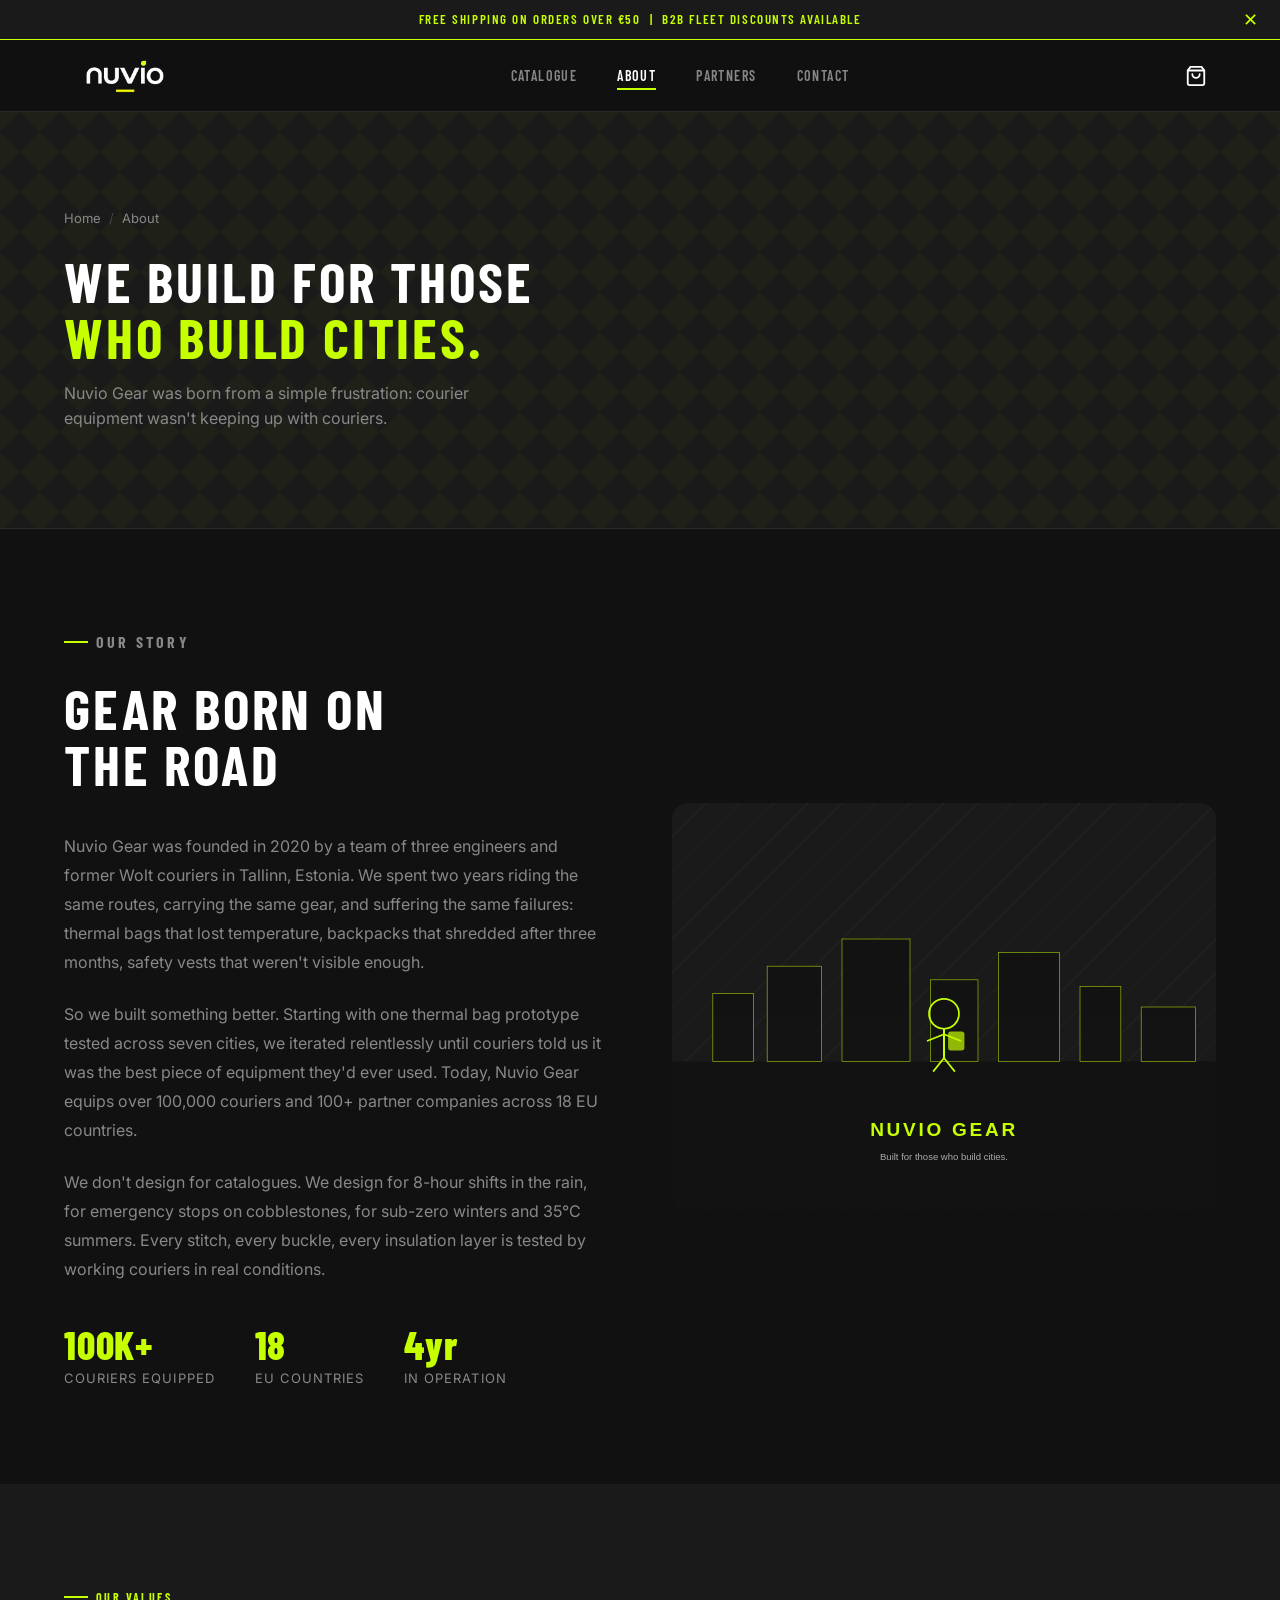
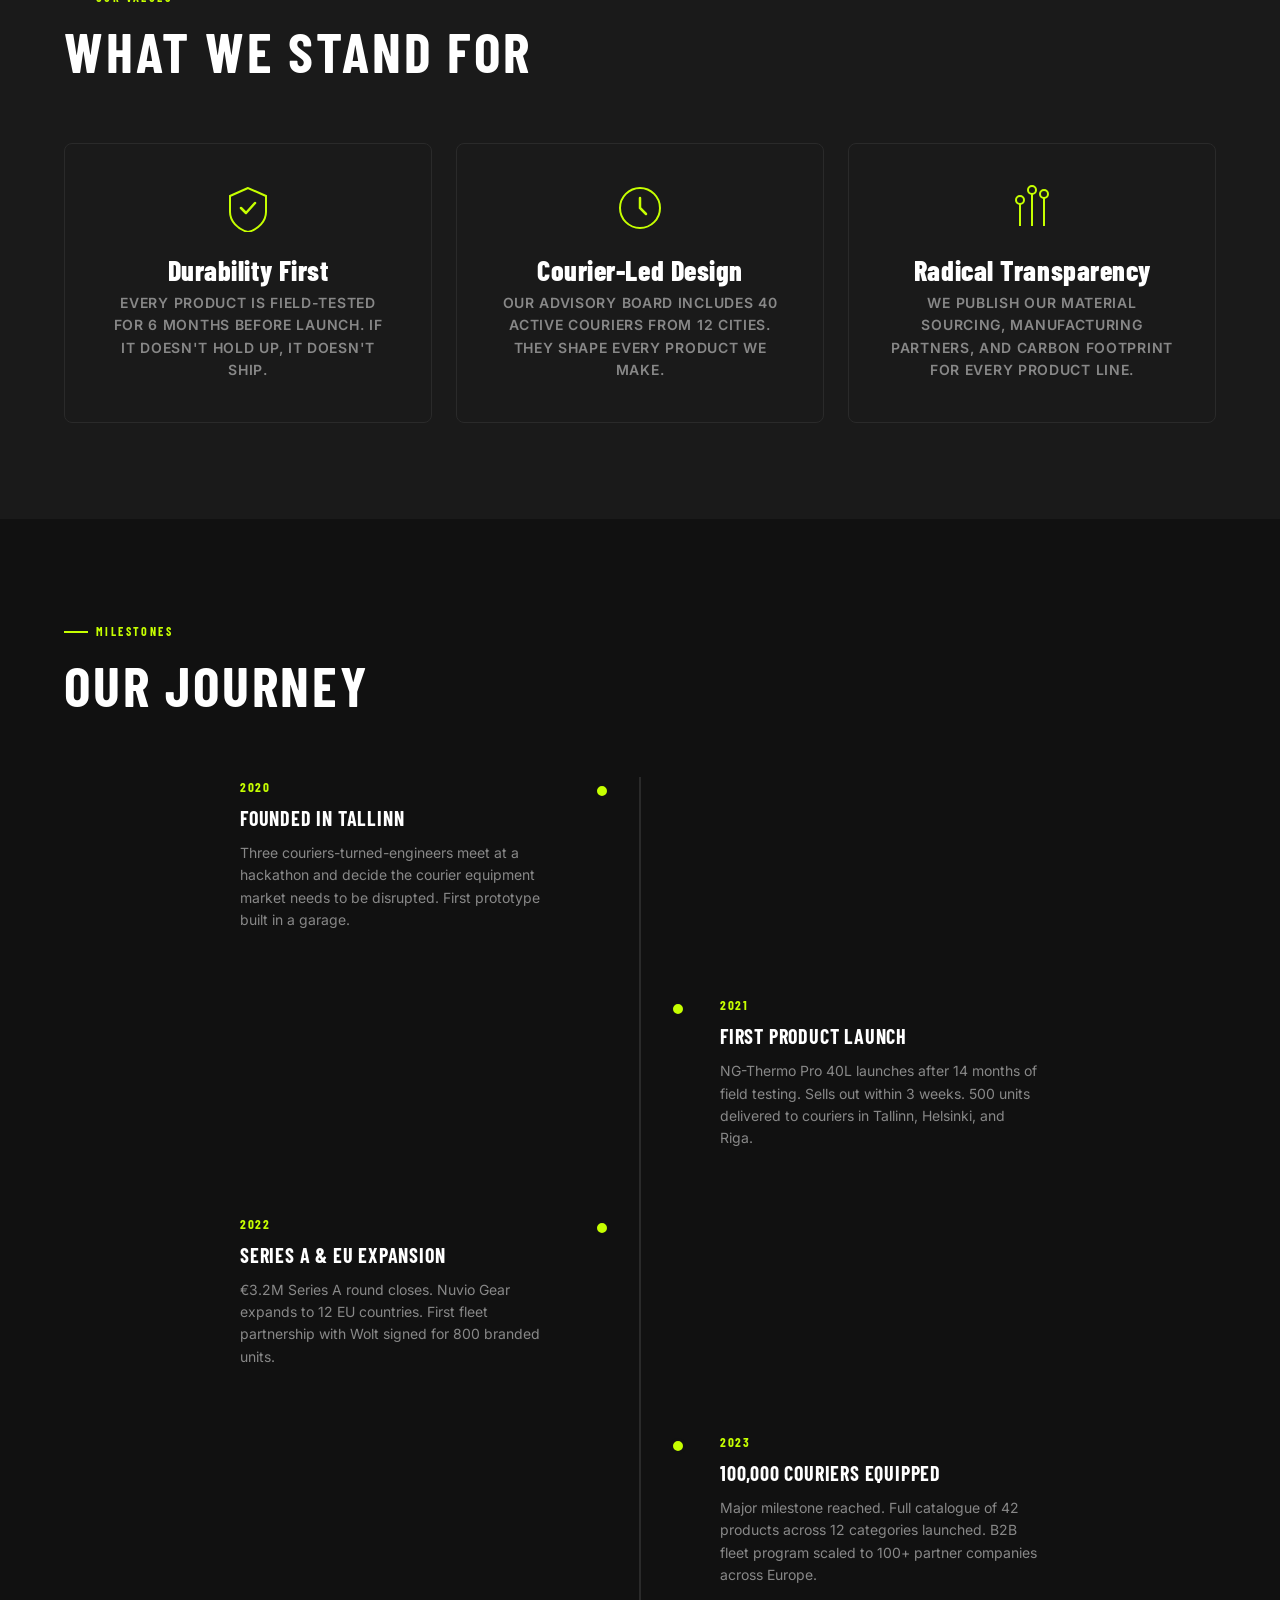
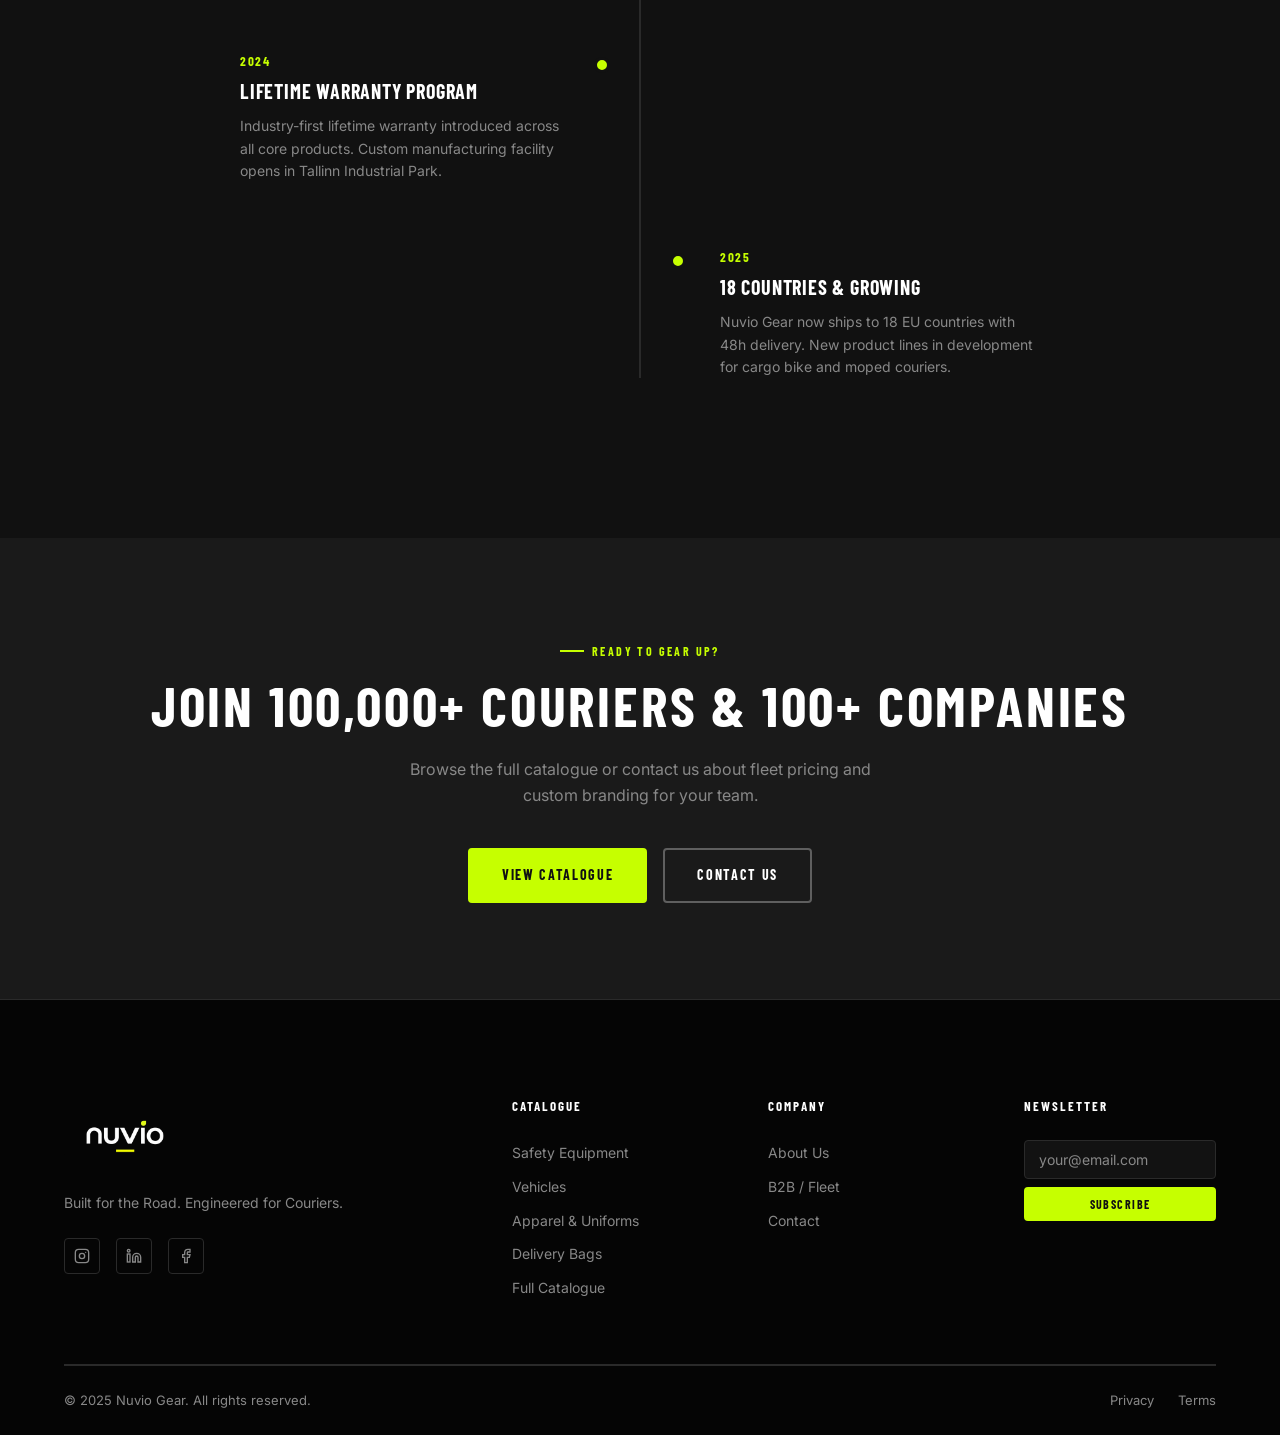
==== about.html @ 3fef3d1f "Initial commit" ====
<!DOCTYPE html>
<html lang="en">
<head>
  <meta charset="UTF-8">
  <meta name="viewport" content="width=device-width, initial-scale=1.0">
  <meta name="description" content="Nuvio Gear — We build gear for those who build cities. Our story, our team, our mission to equip the world's couriers.">
  <title>About Us — Nuvio Gear</title>

  <link rel="preconnect" href="https://fonts.googleapis.com">
  <link rel="preconnect" href="https://fonts.gstatic.com" crossorigin>
  <link href="https://fonts.googleapis.com/css2?family=Barlow+Condensed:wght@400;600;700;800&family=Inter:wght@400;500;600;700&display=swap" rel="stylesheet">

  <link rel="stylesheet" href="assets/css/main.css">
  <link rel="stylesheet" href="assets/css/components.css">
  <link rel="stylesheet" href="assets/css/responsive.css">
</head>
<body>

  <!-- Announcement Bar -->
  <div class="announcement-bar" id="announce-bar">
    <p class="announcement-bar__text">FREE SHIPPING ON ORDERS OVER €50 &nbsp;|&nbsp; B2B Fleet Discounts Available</p>
    <button class="announcement-bar__close" aria-label="Dismiss announcement">✕</button>
  </div>

  <!-- Navigation -->
  <nav class="site-nav" role="navigation" aria-label="Main navigation">
    <div class="container nav-inner">
      <a href="index.html" class="nav-logo" aria-label="Nuvio Gear Home"><img src="assets/images/nuvio_white_transparent2.png" alt="Nuvio Gear" style="height: 80px; width: auto;"></a>
      <ul class="nav-links" role="list">
        <li class="nav-item">
          <a href="products.html" class="nav-link" aria-haspopup="true">Catalogue</a>
          <div class="mega-dropdown" role="region" aria-label="Catalogue categories">
            <a href="products.html?cat=safety-equipment" class="mega-dropdown-item"><svg class="mega-dropdown-icon" viewBox="0 0 40 40" fill="none" stroke="currentColor" stroke-width="1.5" aria-hidden="true"><path d="M20 4L6 10v10c0 7 5.8 13.5 14 15.5 8.2-2 14-8.5 14-15.5V10L20 4z" stroke-width="2"/><path d="M14 20l4 4 8-8" stroke-width="2.5" stroke-linecap="round" stroke-linejoin="round"/></svg><div><div class="mega-dropdown-label">Safety Equipment</div><div class="mega-dropdown-desc">Helmets, vests &amp; first aid</div></div></a>
            <a href="products.html?cat=communication" class="mega-dropdown-item"><svg class="mega-dropdown-icon" viewBox="0 0 40 40" fill="none" stroke="currentColor" stroke-width="1.5" aria-hidden="true"><circle cx="20" cy="14" r="6" stroke-width="2"/><rect x="9" y="13" width="4" height="6" rx="2"/><rect x="27" y="13" width="4" height="6" rx="2"/><path d="M12 14 Q12 8 20 8 Q28 8 28 14" fill="none"/></svg><div><div class="mega-dropdown-label">Communication</div><div class="mega-dropdown-desc">Intercoms &amp; headsets</div></div></a>
            <a href="products.html?cat=vehicles" class="mega-dropdown-item"><svg class="mega-dropdown-icon" viewBox="0 0 40 40" fill="none" stroke="currentColor" stroke-width="1.5" aria-hidden="true"><circle cx="10" cy="28" r="5" stroke-width="2"/><circle cx="30" cy="28" r="5" stroke-width="2"/><path d="M10 28 L18 14 L24 14 L30 28" stroke-linecap="round" stroke-linejoin="round"/><line x1="18" y1="14" x2="10" y2="22" stroke-linecap="round"/></svg><div><div class="mega-dropdown-label">Vehicles</div><div class="mega-dropdown-desc">E-bikes, scooters &amp; cargo</div></div></a>
            <a href="products.html?cat=apparel" class="mega-dropdown-item"><svg class="mega-dropdown-icon" viewBox="0 0 40 40" fill="none" stroke="currentColor" stroke-width="1.5" aria-hidden="true"><path d="M14 6 L6 12 L10 14 L10 34 L30 34 L30 14 L34 12 L26 6 Q23 10 20 10 Q17 10 14 6Z" stroke-width="2" stroke-linejoin="round"/></svg><div><div class="mega-dropdown-label">Apparel &amp; Uniforms</div><div class="mega-dropdown-desc">Jackets, shirts &amp; pants</div></div></a>
            <a href="products.html?cat=delivery-bags" class="mega-dropdown-item"><svg class="mega-dropdown-icon" viewBox="0 0 40 40" fill="none" stroke="currentColor" stroke-width="1.5" aria-hidden="true"><rect x="8" y="12" width="24" height="22" rx="4" stroke-width="2"/><path d="M13 12 L13 8 Q13 5 20 5 Q27 5 27 8 L27 12" fill="none"/><line x1="8" y1="20" x2="32" y2="20"/></svg><div><div class="mega-dropdown-label">Delivery Bags &amp; Storage</div><div class="mega-dropdown-desc">Hard bags, pizza &amp; grocery</div></div></a>
            <a href="products.html?cat=mobile-tech" class="mega-dropdown-item"><svg class="mega-dropdown-icon" viewBox="0 0 40 40" fill="none" stroke="currentColor" stroke-width="1.5" aria-hidden="true"><rect x="13" y="5" width="14" height="24" rx="3" stroke-width="2"/><circle cx="20" cy="25" r="2"/><line x1="16" y1="9" x2="24" y2="9" stroke-linecap="round"/></svg><div><div class="mega-dropdown-label">Mobile &amp; Tech</div><div class="mega-dropdown-desc">Holders, cameras &amp; cases</div></div></a>
            <a href="products.html?cat=financial-security" class="mega-dropdown-item"><svg class="mega-dropdown-icon" viewBox="0 0 40 40" fill="none" stroke="currentColor" stroke-width="1.5" aria-hidden="true"><rect x="6" y="12" width="28" height="20" rx="3" stroke-width="2"/><path d="M12 12 L12 9 Q12 6 20 6 Q28 6 28 9 L28 12" fill="none"/><circle cx="20" cy="22" r="4"/></svg><div><div class="mega-dropdown-label">Financial &amp; Security</div><div class="mega-dropdown-desc">Cash bags &amp; wrist bags</div></div></a>
            <a href="products.html?cat=security-tracking" class="mega-dropdown-item"><svg class="mega-dropdown-icon" viewBox="0 0 40 40" fill="none" stroke="currentColor" stroke-width="1.5" aria-hidden="true"><rect x="12" y="18" width="16" height="14" rx="3" stroke-width="2"/><path d="M15 18 L15 13 Q15 7 20 7 Q25 7 25 13 L25 18" fill="none"/><circle cx="20" cy="25" r="3" fill="currentColor" opacity="0.5"/></svg><div><div class="mega-dropdown-label">Security &amp; Tracking</div><div class="mega-dropdown-desc">Smart locks &amp; GPS</div></div></a>
            <a href="products.html?cat=charging" class="mega-dropdown-item"><svg class="mega-dropdown-icon" viewBox="0 0 40 40" fill="none" stroke="currentColor" stroke-width="1.5" aria-hidden="true"><rect x="10" y="8" width="20" height="28" rx="3" stroke-width="2"/><path d="M22 18 L18 24 L22 24 L18 30" stroke-width="2.5" stroke-linecap="round" stroke-linejoin="round"/></svg><div><div class="mega-dropdown-label">Charging Solutions</div><div class="mega-dropdown-desc">Fast chargers &amp; power banks</div></div></a>
            <a href="products.html?cat=delivery-boxes" class="mega-dropdown-item"><svg class="mega-dropdown-icon" viewBox="0 0 40 40" fill="none" stroke="currentColor" stroke-width="1.5" aria-hidden="true"><rect x="6" y="14" width="28" height="20" rx="2" stroke-width="2"/><polyline points="6,20 20,8 34,20" stroke-linejoin="round"/><line x1="14" y1="34" x2="14" y2="22"/><line x1="26" y1="34" x2="26" y2="22"/><line x1="14" y1="22" x2="26" y2="22"/></svg><div><div class="mega-dropdown-label">Delivery Boxes</div><div class="mega-dropdown-desc">Hard case &amp; rear rack boxes</div></div></a>
            <a href="products.html?cat=weather-protection" class="mega-dropdown-item"><svg class="mega-dropdown-icon" viewBox="0 0 40 40" fill="none" stroke="currentColor" stroke-width="1.5" aria-hidden="true"><path d="M10 20 Q20 6 30 20 L30 32 Q20 36 10 32 Z" stroke-width="2"/><line x1="14" y1="38" x2="14" y2="32" stroke-linecap="round"/><line x1="20" y1="38" x2="20" y2="32" stroke-linecap="round"/><line x1="26" y1="38" x2="26" y2="32" stroke-linecap="round"/></svg><div><div class="mega-dropdown-label">Weather Protection</div><div class="mega-dropdown-desc">Raincoats &amp; waterproofs</div></div></a>
            <a href="products.html?cat=protective-gear" class="mega-dropdown-item"><svg class="mega-dropdown-icon" viewBox="0 0 40 40" fill="none" stroke="currentColor" stroke-width="1.5" aria-hidden="true"><ellipse cx="15" cy="22" rx="6" ry="10" stroke-width="2"/><line x1="10" y1="18" x2="20" y2="18"/><line x1="10" y1="26" x2="20" y2="26"/><ellipse cx="28" cy="18" rx="5" ry="8" stroke-width="2"/><line x1="24" y1="15" x2="32" y2="15"/><line x1="24" y1="21" x2="32" y2="21"/></svg><div><div class="mega-dropdown-label">Protective Gear</div><div class="mega-dropdown-desc">Knee &amp; elbow guards</div></div></a>
          </div>
        </li>
        <li><a href="about.html" class="nav-link active">About</a></li>
        <li><a href="index.html#fleet" class="nav-link">Partners</a></li>
        <li><a href="contact.html" class="nav-link">Contact</a></li>
      </ul>
      <div class="nav-actions">
        <button class="cart-btn" aria-label="Open cart" aria-expanded="false">
          <svg width="22" height="22" viewBox="0 0 24 24" fill="none" stroke="currentColor" stroke-width="2" stroke-linecap="round" stroke-linejoin="round" aria-hidden="true"><path d="M6 2L3 6v14a2 2 0 002 2h14a2 2 0 002-2V6l-3-4z"/><line x1="3" y1="6" x2="21" y2="6"/><path d="M16 10a4 4 0 01-8 0"/></svg>
          <span class="cart-badge" aria-live="polite">0</span>
        </button>
        <button class="hamburger" aria-label="Toggle menu" aria-expanded="false" aria-controls="mobile-nav">
          <span class="hamburger-line"></span><span class="hamburger-line"></span><span class="hamburger-line"></span>
        </button>
      </div>
    </div>
  </nav>

  <div class="mobile-nav" id="mobile-nav" role="dialog" aria-label="Mobile navigation" aria-modal="true">
    <ul class="mobile-nav-links">
      <li>
        <a href="products.html" class="mobile-nav-link" data-sub-toggle="mobile-shop-sub-about" aria-expanded="false">Catalogue</a>
        <div class="mobile-nav-sub" id="mobile-shop-sub-about" style="display:none">
          <a href="products.html?cat=safety-equipment">Safety Equipment</a>
          <a href="products.html?cat=communication">Communication Equipment</a>
          <a href="products.html?cat=vehicles">Vehicles</a>
          <a href="products.html?cat=apparel">Apparel &amp; Uniforms</a>
          <a href="products.html?cat=delivery-bags">Delivery Bags &amp; Storage</a>
          <a href="products.html?cat=mobile-tech">Mobile &amp; Tech Accessories</a>
          <a href="products.html?cat=financial-security">Financial &amp; Security</a>
          <a href="products.html?cat=security-tracking">Security &amp; Tracking</a>
          <a href="products.html?cat=charging">Charging Solutions</a>
          <a href="products.html?cat=delivery-boxes">Delivery Boxes</a>
          <a href="products.html?cat=weather-protection">Weather Protection</a>
          <a href="products.html?cat=protective-gear">Protective Gear</a>
        </div>
      </li>
      <li><a href="about.html" class="mobile-nav-link active">About</a></li>
      <li><a href="index.html#fleet" class="mobile-nav-link">Partners</a></li>
      <li><a href="contact.html" class="mobile-nav-link">Contact</a></li>
    </ul>
  </div>

  <div class="cart-overlay" aria-hidden="true"></div>
  <aside class="cart-drawer" role="dialog" aria-label="Shopping cart" aria-modal="true">
    <div class="cart-header"><div><h2 class="cart-title">Your Cart</h2><span class="cart-count">(0 items)</span></div><button class="cart-close" aria-label="Close cart">✕</button></div>
    <div class="cart-items" id="cart-items"><div class="cart-empty"><svg class="cart-empty-icon" viewBox="0 0 64 64" fill="none" stroke="currentColor" aria-hidden="true"><path d="M12 16h40l-4 24H16L12 16z" stroke-width="2"/><circle cx="22" cy="52" r="3" stroke-width="2"/><circle cx="42" cy="52" r="3" stroke-width="2"/></svg><p>Your cart is empty</p><a href="products.html" class="btn btn-outline-accent btn-sm">Shop Now</a></div></div>
    <div class="cart-footer"><div class="cart-subtotal"><span>Subtotal</span><span class="cart-subtotal-amount">€0.00</span></div><div class="cart-total"><span>Total</span><span class="cart-total-amount">€0.00</span></div><button class="btn btn-primary btn-full btn-checkout" disabled>Checkout</button><p class="cart-shipping-note">Free shipping on orders over €50</p></div>
  </aside>

  <main id="main-content">

    <!-- ══════════════════════════════════════════
         PAGE HERO
    ══════════════════════════════════════════ -->
    <section class="page-hero" aria-label="About page header">
      <div class="container page-hero-content">
        <nav class="breadcrumb" aria-label="Breadcrumb">
          <a href="index.html">Home</a>
          <span class="breadcrumb-sep" aria-hidden="true">/</span>
          <span aria-current="page">About</span>
        </nav>
        <h1 class="section-title">We Build for Those<br><span class="accent">Who Build Cities.</span></h1>
        <p class="section-subtitle">Nuvio Gear was born from a simple frustration: courier equipment wasn't keeping up with couriers.</p>
      </div>
    </section>

    <!-- ══════════════════════════════════════════
         BRAND STORY
    ══════════════════════════════════════════ -->
    <section class="about-story" aria-label="Brand story">
      <div class="container">
        <div class="about-story-inner">

          <div class="story-text">
            <p class="section-label fade-in">Our Story</p>
            <h2 class="section-title fade-in fade-in-delay-1" style="margin-bottom: var(--space-xl);">
              Gear Born on<br>the Road
            </h2>
            <div class="fade-in fade-in-delay-2">
              <p>Nuvio Gear was founded in 2020 by a team of three engineers and former Wolt couriers in Tallinn, Estonia. We spent two years riding the same routes, carrying the same gear, and suffering the same failures: thermal bags that lost temperature, backpacks that shredded after three months, safety vests that weren't visible enough.</p>
              <p>So we built something better. Starting with one thermal bag prototype tested across seven cities, we iterated relentlessly until couriers told us it was the best piece of equipment they'd ever used. Today, Nuvio Gear equips over 100,000 couriers and 100+ partner companies across 18 EU countries.</p>
              <p>We don't design for catalogues. We design for 8-hour shifts in the rain, for emergency stops on cobblestones, for sub-zero winters and 35°C summers. Every stitch, every buckle, every insulation layer is tested by working couriers in real conditions.</p>
            </div>
            <div class="fade-in fade-in-delay-3" style="margin-top: var(--space-xl); display: flex; gap: var(--space-xl); flex-wrap: wrap;">
              <div>
                <div class="promise-stat" style="font-family: var(--font-display); font-size: 40px; font-weight: 800; color: var(--color-accent);">100K+</div>
                <div style="font-size:13px; color: var(--color-text-muted); margin-top: 4px; text-transform: uppercase; letter-spacing: 0.08em;">Couriers equipped</div>
              </div>
              <div>
                <div class="promise-stat" style="font-family: var(--font-display); font-size: 40px; font-weight: 800; color: var(--color-accent);">18</div>
                <div style="font-size:13px; color: var(--color-text-muted); margin-top: 4px; text-transform: uppercase; letter-spacing: 0.08em;">EU countries</div>
              </div>
              <div>
                <div class="promise-stat" style="font-family: var(--font-display); font-size: 40px; font-weight: 800; color: var(--color-accent);">4yr</div>
                <div style="font-size:13px; color: var(--color-text-muted); margin-top: 4px; text-transform: uppercase; letter-spacing: 0.08em;">In operation</div>
              </div>
            </div>
          </div>

          <div class="story-image fade-in fade-in-delay-1">
            <img src="assets/images/placeholder/about-story.svg" alt="Courier in city with Nuvio Gear equipment" loading="lazy" style="width:100%; height:100%; object-fit:cover;">
          </div>

        </div>
      </div>
    </section>

    <!-- ══════════════════════════════════════════
         VALUES SECTION
    ══════════════════════════════════════════ -->
    <section style="padding-block: var(--space-3xl); background: var(--color-bg-mid);" aria-label="Our values">
      <div class="container">
        <p class="section-label fade-in">Our Values</p>
        <h2 class="section-title fade-in fade-in-delay-1" style="margin-bottom: var(--space-2xl);">What We Stand For</h2>
        <div class="promise-grid">
          <div class="promise-item fade-in">
            <svg class="promise-icon" viewBox="0 0 48 48" fill="none" stroke="currentColor" stroke-width="2" xmlns="http://www.w3.org/2000/svg" aria-hidden="true">
              <path d="M24 4L6 12v16c0 9 7.5 17.4 18 20 10.5-2.6 18-11 18-20V12L24 4z"/>
              <path d="M17 24l5 5 9-10" stroke-linecap="round" stroke-linejoin="round" stroke-width="2.5"/>
            </svg>
            <div class="promise-stat" style="font-size:28px;">Durability First</div>
            <div class="promise-label">Every product is field-tested for 6 months before launch. If it doesn't hold up, it doesn't ship.</div>
          </div>
          <div class="promise-item fade-in fade-in-delay-1">
            <svg class="promise-icon" viewBox="0 0 48 48" fill="none" stroke="currentColor" stroke-width="2" xmlns="http://www.w3.org/2000/svg" aria-hidden="true">
              <circle cx="24" cy="24" r="20"/>
              <path d="M24 14v10l6 6" stroke-linecap="round" stroke-width="2.5"/>
            </svg>
            <div class="promise-stat" style="font-size:28px;">Courier-Led Design</div>
            <div class="promise-label">Our advisory board includes 40 active couriers from 12 cities. They shape every product we make.</div>
          </div>
          <div class="promise-item fade-in fade-in-delay-2">
            <svg class="promise-icon" viewBox="0 0 48 48" fill="none" stroke="currentColor" stroke-width="2" xmlns="http://www.w3.org/2000/svg" aria-hidden="true">
              <path d="M12 20v22M24 10v32M36 14v28"/>
              <circle cx="12" cy="16" r="4"/><circle cx="24" cy="6" r="4"/><circle cx="36" cy="10" r="4"/>
            </svg>
            <div class="promise-stat" style="font-size:28px;">Radical Transparency</div>
            <div class="promise-label">We publish our material sourcing, manufacturing partners, and carbon footprint for every product line.</div>
          </div>
        </div>
      </div>
    </section>

    <!-- ══════════════════════════════════════════
         TIMELINE
    ══════════════════════════════════════════ -->
    <section class="timeline-section" aria-label="Company timeline">
      <div class="container">
        <p class="section-label fade-in">Milestones</p>
        <h2 class="section-title fade-in fade-in-delay-1">Our Journey</h2>

        <div class="timeline">

          <div class="timeline-item fade-in">
            <div class="timeline-year">2020</div>
            <h3 class="timeline-title">Founded in Tallinn</h3>
            <p class="timeline-text">Three couriers-turned-engineers meet at a hackathon and decide the courier equipment market needs to be disrupted. First prototype built in a garage.</p>
          </div>

          <div class="timeline-item fade-in fade-in-delay-1">
            <div class="timeline-year">2021</div>
            <h3 class="timeline-title">First Product Launch</h3>
            <p class="timeline-text">NG-Thermo Pro 40L launches after 14 months of field testing. Sells out within 3 weeks. 500 units delivered to couriers in Tallinn, Helsinki, and Riga.</p>
          </div>

          <div class="timeline-item fade-in fade-in-delay-2">
            <div class="timeline-year">2022</div>
            <h3 class="timeline-title">Series A &amp; EU Expansion</h3>
            <p class="timeline-text">€3.2M Series A round closes. Nuvio Gear expands to 12 EU countries. First fleet partnership with Wolt signed for 800 branded units.</p>
          </div>

          <div class="timeline-item fade-in fade-in-delay-3">
            <div class="timeline-year">2023</div>
            <h3 class="timeline-title">100,000 Couriers Equipped</h3>
            <p class="timeline-text">Major milestone reached. Full catalogue of 42 products across 12 categories launched. B2B fleet program scaled to 100+ partner companies across Europe.</p>
          </div>

          <div class="timeline-item fade-in">
            <div class="timeline-year">2024</div>
            <h3 class="timeline-title">Lifetime Warranty Program</h3>
            <p class="timeline-text">Industry-first lifetime warranty introduced across all core products. Custom manufacturing facility opens in Tallinn Industrial Park.</p>
          </div>

          <div class="timeline-item fade-in fade-in-delay-1">
            <div class="timeline-year">2025</div>
            <h3 class="timeline-title">18 Countries &amp; Growing</h3>
            <p class="timeline-text">Nuvio Gear now ships to 18 EU countries with 48h delivery. New product lines in development for cargo bike and moped couriers.</p>
          </div>

        </div>
      </div>
    </section>

    <!-- CTA section -->
    <section style="padding-block: var(--space-3xl); background: var(--color-bg-card); text-align:center;" aria-label="Call to action">
      <div class="container">
        <p class="section-label fade-in" style="justify-content:center;">Ready to Gear Up?</p>
        <h2 class="section-title fade-in fade-in-delay-1" style="margin-bottom: var(--space-lg);">Join 100,000+ Couriers &amp; 100+ Companies</h2>
        <p class="section-subtitle fade-in fade-in-delay-2" style="margin-inline: auto; text-align:center; max-width:480px;">Browse the full catalogue or contact us about fleet pricing and custom branding for your team.</p>
        <div class="fade-in fade-in-delay-3" style="display:flex; gap: var(--space-md); justify-content:center; flex-wrap:wrap; margin-top: var(--space-xl);">
          <a href="products.html" class="btn btn-primary">View Catalogue</a>
          <a href="contact.html" class="btn btn-outline">Contact Us</a>
        </div>
      </div>
    </section>

  </main>

  <!-- Footer -->
  <footer class="site-footer" role="contentinfo">
    <div class="container">
      <div class="footer-grid">
        <div class="footer-brand">
          <a href="index.html" class="nav-logo"><img src="assets/images/nuvio_white_transparent2.png" alt="Nuvio Gear" style="height: 80px; width: auto;"></a>
          <p class="footer-tagline">Built for the Road. Engineered for Couriers.</p>
          <div class="footer-social" aria-label="Social media links">
            <a href="#" class="social-link" aria-label="Instagram" rel="noopener"><svg width="16" height="16" viewBox="0 0 24 24" fill="none" stroke="currentColor" stroke-width="2" aria-hidden="true"><rect x="2" y="2" width="20" height="20" rx="5"/><circle cx="12" cy="12" r="4"/><circle cx="17.5" cy="6.5" r="1" fill="currentColor" stroke="none"/></svg></a>
            <a href="#" class="social-link" aria-label="LinkedIn" rel="noopener"><svg width="16" height="16" viewBox="0 0 24 24" fill="none" stroke="currentColor" stroke-width="2" aria-hidden="true"><path d="M16 8a6 6 0 016 6v7h-4v-7a2 2 0 00-2-2 2 2 0 00-2 2v7h-4v-7a6 6 0 016-6z"/><rect x="2" y="9" width="4" height="12"/><circle cx="4" cy="4" r="2"/></svg></a>
            <a href="#" class="social-link" aria-label="Facebook" rel="noopener"><svg width="16" height="16" viewBox="0 0 24 24" fill="none" stroke="currentColor" stroke-width="2" aria-hidden="true"><path d="M18 2h-3a5 5 0 00-5 5v3H7v4h3v8h4v-8h3l1-4h-4V7a1 1 0 011-1h3z"/></svg></a>
          </div>
        </div>
        <div><h3 class="footer-col-title">Catalogue</h3><ul class="footer-links"><li><a href="products.html?cat=safety-equipment" class="footer-link">Safety Equipment</a></li><li><a href="products.html?cat=vehicles" class="footer-link">Vehicles</a></li><li><a href="products.html?cat=apparel" class="footer-link">Apparel &amp; Uniforms</a></li><li><a href="products.html?cat=delivery-bags" class="footer-link">Delivery Bags</a></li><li><a href="products.html" class="footer-link">Full Catalogue</a></li></ul></div>
        <div><h3 class="footer-col-title">Company</h3><ul class="footer-links"><li><a href="about.html" class="footer-link">About Us</a></li><li><a href="index.html#fleet" class="footer-link">B2B / Fleet</a></li><li><a href="contact.html" class="footer-link">Contact</a></li></ul></div>
        <div><h3 class="footer-col-title">Newsletter</h3><form class="newsletter-form" action="#" method="post"><input type="email" class="newsletter-input" placeholder="your@email.com" aria-label="Email for newsletter" required><button type="submit" class="btn btn-primary btn-sm" style="width:100%">Subscribe</button></form></div>
      </div>
      <hr class="divider">
      <div class="footer-bottom">
        <p class="footer-copy">© 2025 Nuvio Gear. All rights reserved.</p>
        <nav class="footer-legal"><a href="#">Privacy</a><a href="#">Terms</a></nav>
      </div>
    </div>
  </footer>

  <script src="assets/js/nav.js"></script>
  <script src="assets/js/cart.js"></script>
  <script src="assets/js/main.js"></script>
</body>
</html>
---- assets/css/main.css ----
/* =============================================================
   NUVIO GEAR — main.css
   Design tokens, reset, base styles, layout, page sections
   ============================================================= */

/* ── DESIGN TOKENS ── */
:root {
  /* Colors — new system */
  --color-primary:    #111111;  /* Midnight Black */
  --color-secondary:  #C6FF00;  /* Electric Lime */
  --color-card:       #1A1A1A;  /* Near-black card */
  --color-cta-text:   #111111;  /* Text on lime backgrounds */

  /* Legacy aliases — kept so existing CSS rules resolve correctly */
  --color-bg:         #111111;
  --color-bg-card:    #1A1A1A;
  --color-bg-mid:     #1A1A1A;
  --color-accent:     #C6FF00;
  --color-cta:        #C6FF00;
  --color-text:       #FFFFFF;
  --color-text-muted: #888888;
  --color-border:     #2A2A2A;

  /* Typography */
  --font-display: 'Barlow Condensed', sans-serif;
  --font-body:    'Inter', sans-serif;

  /* Spacing scale */
  --space-xs:  4px;
  --space-sm:  8px;
  --space-md:  16px;
  --space-lg:  24px;
  --space-xl:  40px;
  --space-2xl: 64px;
  --space-3xl: 96px;

  /* Layout */
  --max-width: 1280px;
  --nav-height: 72px;
  --announce-height: 40px;

  /* Transitions */
  --transition: 0.3s ease;
  --transition-slow: 0.5s ease;

  /* Shadows */
  --shadow-card: 0 4px 24px rgba(0,0,0,0.4);
  --shadow-lg:   0 8px 48px rgba(0,0,0,0.6);

  /* Border radius */
  --radius-sm: 4px;
  --radius-md: 8px;
  --radius-lg: 16px;
}

/* ── RESET ── */
*,
*::before,
*::after {
  box-sizing: border-box;
  margin: 0;
  padding: 0;
}

html {
  scroll-behavior: smooth;
  font-size: 16px;
  -webkit-text-size-adjust: 100%;
}

body {
  font-family: var(--font-body);
  background-color: var(--color-bg);
  color: var(--color-text);
  line-height: 1.6;
  overflow-x: hidden;
}

img, svg {
  display: block;
  max-width: 100%;
}

a {
  color: inherit;
  text-decoration: none;
}

ul, ol {
  list-style: none;
}

button {
  cursor: pointer;
  border: none;
  background: none;
  font-family: inherit;
}

input, textarea, select {
  font-family: inherit;
  font-size: inherit;
}

/* ── ACCESSIBILITY ── */
:focus-visible {
  outline: 2px solid var(--color-accent);
  outline-offset: 3px;
}

.sr-only {
  position: absolute;
  width: 1px;
  height: 1px;
  padding: 0;
  margin: -1px;
  overflow: hidden;
  clip: rect(0,0,0,0);
  white-space: nowrap;
  border: 0;
}

/* ── REDUCED MOTION ── */
@media (prefers-reduced-motion: reduce) {
  *, *::before, *::after {
    animation-duration: 0.01ms !important;
    animation-iteration-count: 1 !important;
    transition-duration: 0.01ms !important;
    scroll-behavior: auto !important;
  }
}

/* ── LAYOUT UTILITIES ── */
.container {
  width: 100%;
  max-width: var(--max-width);
  margin-inline: auto;
  padding-inline: var(--space-md);
}

@media (min-width: 768px) {
  .container { padding-inline: var(--space-xl); }
}

.section-title {
  font-family: var(--font-display);
  font-size: clamp(32px, 5vw, 56px);
  font-weight: 700;
  letter-spacing: 0.05em;
  text-transform: uppercase;
  line-height: 1;
  color: var(--color-text);
}

.section-subtitle {
  font-size: 16px;
  color: var(--color-text-muted);
  margin-top: var(--space-md);
  max-width: 480px;
}

.accent {
  color: var(--color-accent);
}

/* ── SCROLL FADE-IN ANIMATION ── */
.fade-in {
  opacity: 0;
  transform: translateY(32px);
  transition: opacity 0.6s ease, transform 0.6s ease;
}

.fade-in.visible {
  opacity: 1;
  transform: translateY(0);
}

.fade-in-delay-1 { transition-delay: 0.1s; }
.fade-in-delay-2 { transition-delay: 0.2s; }
.fade-in-delay-3 { transition-delay: 0.3s; }
.fade-in-delay-4 { transition-delay: 0.4s; }

/* ── ANNOUNCEMENT BAR ── */
.announcement-bar {
  background-color: var(--color-bg-card);
  border-bottom: 1px solid var(--color-accent);
  height: var(--announce-height);
  display: flex;
  align-items: center;
  justify-content: center;
  position: relative;
  z-index: 200;
  overflow: hidden;
  transition: height var(--transition), opacity var(--transition);
}

.announcement-bar.hidden {
  height: 0;
  opacity: 0;
  pointer-events: none;
}

.announcement-bar__text {
  font-family: var(--font-display);
  font-size: 13px;
  font-weight: 600;
  letter-spacing: 0.12em;
  text-transform: uppercase;
  color: var(--color-accent);
  text-align: center;
  padding-inline: var(--space-xl);
}

.announcement-bar__close {
  position: absolute;
  right: var(--space-md);
  top: 50%;
  transform: translateY(-50%);
  width: 28px;
  height: 28px;
  display: flex;
  align-items: center;
  justify-content: center;
  color: var(--color-accent);
  font-size: 18px;
  line-height: 1;
  transition: color var(--transition), transform var(--transition);
  border-radius: var(--radius-sm);
}

.announcement-bar__close:hover {
  color: var(--color-text);
  transform: translateY(-50%) rotate(90deg);
}

/* ── NAVIGATION ── */
.site-nav {
  position: sticky;
  top: 0;
  z-index: 100;
  height: var(--nav-height);
  background-color: rgba(17, 17, 17, 0.92);
  backdrop-filter: blur(12px);
  -webkit-backdrop-filter: blur(12px);
  border-bottom: 1px solid var(--color-border);
  transition: box-shadow var(--transition), background-color var(--transition);
}

.site-nav.scrolled {
  box-shadow: 0 4px 24px rgba(0,0,0,0.5);
  background-color: rgba(17, 17, 17, 0.98);
}

.nav-inner {
  height: 100%;
  display: flex;
  align-items: center;
  justify-content: space-between;
  gap: var(--space-lg);
}

.nav-logo {
  font-family: var(--font-display);
  font-size: 24px;
  font-weight: 800;
  letter-spacing: 0.18em;
  text-transform: uppercase;
  color: var(--color-text);
  flex-shrink: 0;
  transition: color var(--transition);
}

.nav-logo span {
  color: var(--color-accent);
}

.nav-logo:hover { color: var(--color-accent); }

.nav-links {
  display: none;
  align-items: center;
  gap: var(--space-xl);
}

@media (min-width: 1024px) {
  .nav-links { display: flex; }
}

.nav-link {
  font-family: var(--font-display);
  font-size: 14px;
  font-weight: 600;
  letter-spacing: 0.1em;
  text-transform: uppercase;
  color: var(--color-text-muted);
  transition: color var(--transition);
  position: relative;
  padding-block: var(--space-xs);
}

.nav-link::after {
  content: '';
  position: absolute;
  bottom: -2px;
  left: 0;
  width: 0;
  height: 2px;
  background: var(--color-accent);
  transition: width var(--transition);
}

.nav-link:hover,
.nav-link.active {
  color: var(--color-text);
}

.nav-link:hover::after,
.nav-link.active::after {
  width: 100%;
}

/* Mega dropdown */
.nav-item {
  position: relative;
}

.mega-dropdown {
  position: absolute;
  top: calc(100% + 16px);
  left: 50%;
  transform: translateX(-50%);
  background: var(--color-bg-card);
  border: 1px solid var(--color-border);
  border-radius: var(--radius-md);
  padding: var(--space-lg);
  min-width: 840px;
  display: grid;
  grid-template-columns: repeat(3, 1fr);
  gap: var(--space-md);
  opacity: 0;
  pointer-events: none;
  transform: translateX(-50%) translateY(8px);
  transition: opacity var(--transition), transform var(--transition);
  box-shadow: var(--shadow-lg);
}

.nav-item:hover .mega-dropdown,
.nav-item:focus-within .mega-dropdown {
  opacity: 1;
  pointer-events: auto;
  transform: translateX(-50%) translateY(0);
}

.mega-dropdown-item {
  display: flex;
  align-items: center;
  gap: var(--space-md);
  padding: var(--space-md);
  border-radius: var(--radius-sm);
  transition: background var(--transition);
}

.mega-dropdown-item:hover {
  background: rgba(198, 255, 0, 0.08);
}

.mega-dropdown-icon {
  width: 40px;
  height: 40px;
  flex-shrink: 0;
  color: var(--color-accent);
}

.mega-dropdown-label {
  font-family: var(--font-display);
  font-size: 14px;
  font-weight: 700;
  letter-spacing: 0.08em;
  text-transform: uppercase;
  color: var(--color-text);
}

.mega-dropdown-desc {
  font-size: 12px;
  color: var(--color-text-muted);
  margin-top: 2px;
}

/* Nav actions */
.nav-actions {
  display: flex;
  align-items: center;
  gap: var(--space-md);
}

.cart-btn {
  position: relative;
  width: 40px;
  height: 40px;
  display: flex;
  align-items: center;
  justify-content: center;
  color: var(--color-text);
  border-radius: var(--radius-sm);
  transition: color var(--transition), background var(--transition);
}

.cart-btn:hover {
  color: var(--color-accent);
  background: rgba(245, 166, 35, 0.1);
}

.cart-badge {
  position: absolute;
  top: 4px;
  right: 4px;
  background: var(--color-accent);
  color: var(--color-bg);
  font-size: 10px;
  font-weight: 700;
  width: 16px;
  height: 16px;
  border-radius: 50%;
  display: flex;
  align-items: center;
  justify-content: center;
  opacity: 0;
  transform: scale(0);
  transition: opacity var(--transition), transform var(--transition);
}

.cart-badge.active {
  opacity: 1;
  transform: scale(1);
}

.hamburger {
  display: flex;
  flex-direction: column;
  gap: 5px;
  width: 32px;
  padding: 4px;
  border-radius: var(--radius-sm);
  transition: background var(--transition);
}

@media (min-width: 1024px) {
  .hamburger { display: none; }
}

.hamburger:hover { background: rgba(255,255,255,0.06); }

.hamburger-line {
  height: 2px;
  background: var(--color-text);
  border-radius: 2px;
  transition: transform var(--transition), opacity var(--transition), width var(--transition);
  transform-origin: left center;
}

.hamburger.open .hamburger-line:nth-child(1) {
  transform: rotate(45deg) translateY(-1px);
}

.hamburger.open .hamburger-line:nth-child(2) {
  opacity: 0;
  transform: scaleX(0);
}

.hamburger.open .hamburger-line:nth-child(3) {
  transform: rotate(-45deg) translateY(1px);
}

/* Mobile nav overlay */
.mobile-nav {
  position: fixed;
  inset: 0;
  z-index: 99;
  background: var(--color-bg);
  display: flex;
  flex-direction: column;
  padding: calc(var(--nav-height) + var(--space-xl)) var(--space-lg) var(--space-xl);
  transform: translateX(100%);
  transition: transform var(--transition-slow);
  overflow-y: auto;
}

.mobile-nav.open {
  transform: translateX(0);
}

.mobile-nav-links {
  display: flex;
  flex-direction: column;
  gap: var(--space-md);
}

.mobile-nav-link {
  font-family: var(--font-display);
  font-size: 32px;
  font-weight: 700;
  letter-spacing: 0.08em;
  text-transform: uppercase;
  color: var(--color-text-muted);
  padding-block: var(--space-sm);
  border-bottom: 1px solid var(--color-border);
  transition: color var(--transition);
}

.mobile-nav-link:hover { color: var(--color-accent); }

.mobile-nav-sub {
  padding-left: var(--space-lg);
  margin-top: var(--space-sm);
  display: flex;
  flex-direction: column;
  gap: var(--space-sm);
}

.mobile-nav-sub a {
  font-size: 16px;
  color: var(--color-text-muted);
  transition: color var(--transition);
}

.mobile-nav-sub a:hover { color: var(--color-accent); }

/* ── HERO SECTION ── */
.hero {
  min-height: 100svh;
  display: flex;
  align-items: center;
  position: relative;
  overflow: hidden;
  background-color: var(--color-bg);
}

/* CSS-only geometric pattern */
.hero-bg {
  position: absolute;
  inset: 0;
  z-index: 0;
  background-image:
    linear-gradient(135deg, rgba(198,255,0,0.04) 25%, transparent 25%),
    linear-gradient(225deg, rgba(198,255,0,0.04) 25%, transparent 25%),
    linear-gradient(315deg, rgba(198,255,0,0.04) 25%, transparent 25%),
    linear-gradient(45deg,  rgba(198,255,0,0.04) 25%, transparent 25%);
  background-size: 64px 64px;
  background-position: 0 0, 32px 0, 32px -32px, 0 32px;
}

/* Diagonal accent lines */
.hero-bg::before {
  content: '';
  position: absolute;
  inset: 0;
  background: linear-gradient(
    135deg,
    transparent 0%,
    transparent 45%,
    rgba(198,255,0,0.06) 45%,
    rgba(198,255,0,0.06) 55%,
    transparent 55%,
    transparent 100%
  );
}

/* Radial gradient overlay */
.hero-bg::after {
  content: '';
  position: absolute;
  inset: 0;
  background: radial-gradient(ellipse at 70% 50%, rgba(26,26,26,0.6) 0%, rgba(17,17,17,0.85) 70%);
}

.hero-content {
  position: relative;
  z-index: 1;
  padding-block: var(--space-3xl);
  max-width: 720px;
}

.hero-eyebrow {
  font-family: var(--font-display);
  font-size: 13px;
  font-weight: 600;
  letter-spacing: 0.25em;
  text-transform: uppercase;
  color: var(--color-accent);
  margin-bottom: var(--space-lg);
  display: flex;
  align-items: center;
  gap: var(--space-md);
}

.hero-eyebrow::before {
  content: '';
  width: 32px;
  height: 2px;
  background: var(--color-accent);
}

.hero-title {
  font-family: var(--font-display);
  font-size: clamp(56px, 9vw, 96px);
  font-weight: 800;
  line-height: 0.95;
  letter-spacing: 0.02em;
  text-transform: uppercase;
  color: var(--color-text);
  margin-bottom: var(--space-lg);
}

.hero-title .line-accent {
  color: var(--color-accent);
  display: block;
}

.hero-sub {
  font-size: clamp(16px, 2vw, 20px);
  color: var(--color-text-muted);
  line-height: 1.5;
  max-width: 480px;
  margin-bottom: var(--space-xl);
}

.hero-ctas {
  display: flex;
  flex-wrap: wrap;
  gap: var(--space-md);
  align-items: center;
}

.hero-scroll {
  position: absolute;
  bottom: var(--space-xl);
  left: 50%;
  transform: translateX(-50%);
  z-index: 1;
  display: flex;
  flex-direction: column;
  align-items: center;
  gap: var(--space-sm);
  color: var(--color-text-muted);
  font-size: 11px;
  letter-spacing: 0.15em;
  text-transform: uppercase;
  font-family: var(--font-display);
}

.scroll-arrow {
  width: 24px;
  height: 24px;
  animation: bounce 2s ease-in-out infinite;
}

@keyframes bounce {
  0%, 100% { transform: translateY(0); }
  50%       { transform: translateY(8px); }
}

/* ── FEATURED CATEGORIES ── */
.categories {
  padding-block: var(--space-3xl);
  background: var(--color-bg);
}

.categories-header {
  display: flex;
  align-items: flex-end;
  justify-content: space-between;
  margin-bottom: var(--space-xl);
  flex-wrap: wrap;
  gap: var(--space-md);
}

.categories-grid {
  display: grid;
  grid-template-columns: repeat(2, 1fr);
  gap: var(--space-md);
}

@media (min-width: 768px) {
  .categories-grid { grid-template-columns: repeat(3, 1fr); }
}

.category-card {
  position: relative;
  aspect-ratio: 3/2;
  overflow: hidden;
  border-radius: var(--radius-md);
  cursor: pointer;
  display: block;
}

.category-card-img {
  width: 100%;
  height: 100%;
  object-fit: cover;
  transition: transform var(--transition-slow);
}

.category-card svg {
  width: 100%;
  height: 100%;
  transition: transform var(--transition-slow);
}

.category-card:hover svg,
.category-card:hover .category-card-img {
  transform: scale(1.05);
}

.category-card-overlay {
  position: absolute;
  inset: 0;
  background: linear-gradient(to top, rgba(17,17,17,0.85) 0%, rgba(17,17,17,0.1) 60%);
  transition: background var(--transition);
}

.category-card:hover .category-card-overlay {
  background: linear-gradient(to top, rgba(17,17,17,0.92) 0%, rgba(17,17,17,0.3) 60%);
}

.category-card-info {
  position: absolute;
  bottom: var(--space-lg);
  left: var(--space-lg);
  right: var(--space-lg);
}

.category-card-name {
  font-family: var(--font-display);
  font-size: 28px;
  font-weight: 700;
  letter-spacing: 0.06em;
  text-transform: uppercase;
  color: var(--color-text);
  line-height: 1;
}

.category-card-count {
  font-size: 13px;
  color: var(--color-accent);
  margin-top: var(--space-xs);
  font-weight: 600;
  letter-spacing: 0.08em;
}

/* ── BESTSELLERS ── */
.bestsellers {
  padding-block: var(--space-3xl);
  background: var(--color-bg-mid);
}

.bestsellers-header {
  margin-bottom: var(--space-2xl);
}

/* ── BRAND PROMISE ── */
.brand-promise {
  padding-block: var(--space-2xl);
  background: var(--color-bg);
  border-top: 1px solid var(--color-border);
  border-bottom: 1px solid var(--color-border);
}

.promise-grid {
  display: grid;
  grid-template-columns: 1fr;
  gap: var(--space-lg);
}

@media (min-width: 640px) {
  .promise-grid { grid-template-columns: repeat(3, 1fr); }
}

.promise-item {
  display: flex;
  flex-direction: column;
  align-items: center;
  text-align: center;
  padding: var(--space-xl);
  background: var(--color-bg-card);
  border-radius: var(--radius-md);
  border: 1px solid var(--color-border);
  transition: border-color var(--transition), transform var(--transition);
}

.promise-item:hover {
  border-color: var(--color-accent);
  transform: translateY(-4px);
}

.promise-icon {
  width: 48px;
  height: 48px;
  color: var(--color-accent);
  margin-bottom: var(--space-lg);
}

.promise-stat {
  font-family: var(--font-display);
  font-size: 40px;
  font-weight: 800;
  letter-spacing: 0.02em;
  color: var(--color-text);
  line-height: 1;
}

.promise-label {
  font-size: 14px;
  color: var(--color-text-muted);
  margin-top: var(--space-sm);
  letter-spacing: 0.05em;
  text-transform: uppercase;
  font-weight: 600;
}

/* ── B2B FLEET SECTION ── */
.fleet-section {
  padding-block: var(--space-3xl);
  background: var(--color-bg-card);
  position: relative;
  overflow: hidden;
}

.fleet-section::before {
  content: '';
  position: absolute;
  top: 0;
  right: -10%;
  width: 50%;
  height: 100%;
  background: linear-gradient(135deg, transparent 40%, rgba(198,255,0,0.04) 100%);
  pointer-events: none;
}

.fleet-inner {
  display: grid;
  grid-template-columns: 1fr;
  gap: var(--space-2xl);
  align-items: center;
}

@media (min-width: 1024px) {
  .fleet-inner { grid-template-columns: 1fr 1fr; }
}

.fleet-content .section-title {
  margin-bottom: var(--space-lg);
}

.fleet-features {
  display: flex;
  flex-direction: column;
  gap: var(--space-md);
  margin: var(--space-xl) 0;
}

.fleet-feature {
  display: flex;
  align-items: center;
  gap: var(--space-md);
  font-size: 15px;
  color: var(--color-text-muted);
}

.fleet-feature-icon {
  width: 20px;
  height: 20px;
  color: var(--color-accent);
  flex-shrink: 0;
}

.fleet-logos {
  display: flex;
  align-items: center;
  gap: var(--space-lg);
  flex-wrap: wrap;
  margin-top: var(--space-xl);
  padding-top: var(--space-xl);
  border-top: 1px solid var(--color-border);
}

.fleet-logo-label {
  font-size: 11px;
  text-transform: uppercase;
  letter-spacing: 0.12em;
  color: var(--color-text-muted);
  font-weight: 600;
}

.fleet-logo-tag {
  font-family: var(--font-display);
  font-size: 13px;
  font-weight: 700;
  letter-spacing: 0.08em;
  color: var(--color-text);
  background: rgba(255,255,255,0.06);
  padding: 4px 12px;
  border-radius: var(--radius-sm);
  border: 1px solid var(--color-border);
}

/* Fleet form */
.fleet-form-wrap {
  background: rgba(17,17,17,0.6);
  border: 1px solid var(--color-border);
  border-radius: var(--radius-lg);
  padding: var(--space-xl);
}

.fleet-form-title {
  font-family: var(--font-display);
  font-size: 22px;
  font-weight: 700;
  letter-spacing: 0.06em;
  text-transform: uppercase;
  margin-bottom: var(--space-xl);
  color: var(--color-text);
}

/* ── TESTIMONIALS ── */
.testimonials {
  padding-block: var(--space-3xl);
  background: var(--color-bg);
}

.testimonials-header {
  margin-bottom: var(--space-2xl);
}

.testimonials-scroll {
  display: grid;
  grid-template-columns: 1fr;
  gap: var(--space-lg);
  overflow-x: auto;
  -webkit-overflow-scrolling: touch;
  scroll-snap-type: x mandatory;
  scrollbar-width: none;
  padding-bottom: var(--space-sm);
}

.testimonials-scroll::-webkit-scrollbar { display: none; }

@media (min-width: 768px) {
  .testimonials-scroll {
    grid-template-columns: repeat(3, minmax(320px, 1fr));
    overflow-x: auto;
  }
}

.testimonial-card {
  background: var(--color-bg-card);
  border: 1px solid var(--color-border);
  border-radius: var(--radius-md);
  padding: var(--space-xl);
  scroll-snap-align: start;
  flex-shrink: 0;
  transition: border-color var(--transition), transform var(--transition);
}

.testimonial-card:hover {
  border-color: var(--color-accent);
  transform: translateY(-4px);
}

.stars {
  display: flex;
  gap: 3px;
  margin-bottom: var(--space-md);
}

.star {
  width: 16px;
  height: 16px;
  color: var(--color-accent);
  fill: var(--color-accent);
}

.testimonial-quote {
  font-size: 16px;
  line-height: 1.7;
  color: var(--color-text-muted);
  margin-bottom: var(--space-xl);
  font-style: italic;
}

.testimonial-author {
  display: flex;
  align-items: center;
  gap: var(--space-md);
}

.author-avatar {
  width: 44px;
  height: 44px;
  border-radius: 50%;
  background: var(--color-accent);
  display: flex;
  align-items: center;
  justify-content: center;
  font-family: var(--font-display);
  font-size: 18px;
  font-weight: 800;
  color: var(--color-bg);
  flex-shrink: 0;
}

.author-name {
  font-weight: 700;
  font-size: 15px;
  color: var(--color-text);
}

.author-city {
  font-size: 13px;
  color: var(--color-text-muted);
}

/* ── FOOTER ── */
.site-footer {
  background: #050505;
  border-top: 1px solid var(--color-border);
  padding-top: var(--space-3xl);
}

.footer-grid {
  display: grid;
  grid-template-columns: 1fr;
  gap: var(--space-2xl);
  padding-bottom: var(--space-2xl);
}

@media (min-width: 640px) {
  .footer-grid { grid-template-columns: repeat(2, 1fr); }
}

@media (min-width: 1024px) {
  .footer-grid { grid-template-columns: 2fr 1fr 1fr 1fr; }
}

.footer-brand .nav-logo {
  font-size: 28px;
  margin-bottom: var(--space-md);
  display: block;
}

.footer-tagline {
  font-size: 14px;
  color: var(--color-text-muted);
  line-height: 1.6;
  margin-bottom: var(--space-lg);
  max-width: 280px;
}

.footer-social {
  display: flex;
  gap: var(--space-md);
}

.social-link {
  width: 36px;
  height: 36px;
  display: flex;
  align-items: center;
  justify-content: center;
  border: 1px solid var(--color-border);
  border-radius: var(--radius-sm);
  color: var(--color-text-muted);
  transition: color var(--transition), border-color var(--transition), background var(--transition);
}

.social-link:hover {
  color: var(--color-accent);
  border-color: var(--color-accent);
  background: rgba(198,255,0,0.08);
}

.footer-col-title {
  font-family: var(--font-display);
  font-size: 13px;
  font-weight: 700;
  letter-spacing: 0.15em;
  text-transform: uppercase;
  color: var(--color-text);
  margin-bottom: var(--space-lg);
}

.footer-links {
  display: flex;
  flex-direction: column;
  gap: var(--space-sm);
}

.footer-link {
  font-size: 14px;
  color: var(--color-text-muted);
  transition: color var(--transition);
}

.footer-link:hover { color: var(--color-accent); }

/* Newsletter */
.newsletter-form {
  display: flex;
  flex-direction: column;
  gap: var(--space-sm);
  margin-top: var(--space-sm);
}

.newsletter-input {
  background: rgba(255,255,255,0.05);
  border: 1px solid var(--color-border);
  border-radius: var(--radius-sm);
  padding: 10px 14px;
  color: var(--color-text);
  font-size: 14px;
  transition: border-color var(--transition);
  width: 100%;
}

.newsletter-input::placeholder { color: var(--color-text-muted); }

.newsletter-input:focus {
  outline: none;
  border-color: var(--color-accent);
}

.footer-bottom {
  border-top: 1px solid var(--color-border);
  padding-block: var(--space-lg);
  display: flex;
  align-items: center;
  justify-content: space-between;
  flex-wrap: wrap;
  gap: var(--space-md);
}

.footer-copy {
  font-size: 13px;
  color: var(--color-text-muted);
}

.footer-legal {
  display: flex;
  gap: var(--space-lg);
}

.footer-legal a {
  font-size: 13px;
  color: var(--color-text-muted);
  transition: color var(--transition);
}

.footer-legal a:hover { color: var(--color-accent); }

/* ── CART DRAWER ── */
.cart-overlay {
  position: fixed;
  inset: 0;
  background: rgba(0,0,0,0.6);
  z-index: 300;
  opacity: 0;
  pointer-events: none;
  transition: opacity var(--transition);
  backdrop-filter: blur(4px);
}

.cart-overlay.open {
  opacity: 1;
  pointer-events: auto;
}

.cart-drawer {
  position: fixed;
  top: 0;
  right: 0;
  width: min(400px, 100vw);
  height: 100%;
  background: var(--color-bg-card);
  border-left: 1px solid var(--color-border);
  z-index: 301;
  display: flex;
  flex-direction: column;
  transform: translateX(100%);
  transition: transform var(--transition-slow);
}

.cart-drawer.open {
  transform: translateX(0);
}

.cart-header {
  display: flex;
  align-items: center;
  justify-content: space-between;
  padding: var(--space-lg) var(--space-xl);
  border-bottom: 1px solid var(--color-border);
}

.cart-title {
  font-family: var(--font-display);
  font-size: 20px;
  font-weight: 700;
  letter-spacing: 0.08em;
  text-transform: uppercase;
}

.cart-count {
  font-size: 14px;
  color: var(--color-text-muted);
}

.cart-close {
  width: 36px;
  height: 36px;
  display: flex;
  align-items: center;
  justify-content: center;
  border-radius: var(--radius-sm);
  color: var(--color-text-muted);
  font-size: 20px;
  transition: color var(--transition), background var(--transition);
}

.cart-close:hover {
  color: var(--color-text);
  background: rgba(255,255,255,0.06);
}

.cart-items {
  flex: 1;
  overflow-y: auto;
  padding: var(--space-lg) var(--space-xl);
  display: flex;
  flex-direction: column;
  gap: var(--space-lg);
}

.cart-empty {
  display: flex;
  flex-direction: column;
  align-items: center;
  justify-content: center;
  height: 100%;
  gap: var(--space-lg);
  color: var(--color-text-muted);
  text-align: center;
}

.cart-empty-icon {
  width: 64px;
  height: 64px;
  opacity: 0.3;
}

.cart-empty p {
  font-size: 16px;
}

.cart-item {
  display: grid;
  grid-template-columns: 64px 1fr auto;
  gap: var(--space-md);
  align-items: center;
}

.cart-item-img {
  width: 64px;
  height: 64px;
  border-radius: var(--radius-sm);
  overflow: hidden;
  background: var(--color-bg);
  flex-shrink: 0;
}

.cart-item-name {
  font-size: 14px;
  font-weight: 600;
  color: var(--color-text);
  margin-bottom: 4px;
}

.cart-item-price {
  font-size: 13px;
  color: var(--color-accent);
  font-weight: 700;
}

.cart-item-qty {
  display: flex;
  align-items: center;
  gap: var(--space-sm);
  margin-top: var(--space-sm);
}

.qty-btn {
  width: 24px;
  height: 24px;
  border: 1px solid var(--color-border);
  border-radius: var(--radius-sm);
  display: flex;
  align-items: center;
  justify-content: center;
  font-size: 14px;
  color: var(--color-text);
  transition: border-color var(--transition), background var(--transition);
}

.qty-btn:hover {
  border-color: var(--color-accent);
  background: rgba(198,255,0,0.1);
}

.qty-value {
  font-size: 14px;
  font-weight: 700;
  min-width: 20px;
  text-align: center;
}

.cart-item-remove {
  color: var(--color-text-muted);
  font-size: 18px;
  line-height: 1;
  padding: 4px;
  border-radius: var(--radius-sm);
  transition: color var(--transition);
}

.cart-item-remove:hover { color: #ff4444; }

.cart-footer {
  padding: var(--space-xl);
  border-top: 1px solid var(--color-border);
  background: var(--color-bg);
}

.cart-subtotal {
  display: flex;
  justify-content: space-between;
  margin-bottom: var(--space-sm);
  font-size: 14px;
  color: var(--color-text-muted);
}

.cart-total {
  display: flex;
  justify-content: space-between;
  margin-bottom: var(--space-lg);
  font-family: var(--font-display);
  font-size: 22px;
  font-weight: 700;
  text-transform: uppercase;
}

.cart-total span:last-child { color: var(--color-accent); }

.cart-shipping-note {
  font-size: 12px;
  color: var(--color-text-muted);
  text-align: center;
  margin-top: var(--space-md);
}

/* ── PAGE HERO (inner pages) ── */
.page-hero {
  padding-block: var(--space-3xl);
  background: var(--color-bg-card);
  border-bottom: 1px solid var(--color-border);
  position: relative;
  overflow: hidden;
}

.page-hero::after {
  content: '';
  position: absolute;
  inset: 0;
  background-image:
    linear-gradient(135deg, rgba(198,255,0,0.03) 25%, transparent 25%),
    linear-gradient(225deg, rgba(198,255,0,0.03) 25%, transparent 25%),
    linear-gradient(315deg, rgba(198,255,0,0.03) 25%, transparent 25%),
    linear-gradient(45deg,  rgba(198,255,0,0.03) 25%, transparent 25%);
  background-size: 40px 40px;
  pointer-events: none;
}

.page-hero-content { position: relative; z-index: 1; }

.breadcrumb {
  display: flex;
  align-items: center;
  gap: var(--space-sm);
  font-size: 13px;
  color: var(--color-text-muted);
  margin-bottom: var(--space-lg);
  flex-wrap: wrap;
}

.breadcrumb a {
  color: var(--color-text-muted);
  transition: color var(--transition);
}

.breadcrumb a:hover { color: var(--color-accent); }

.breadcrumb-sep {
  opacity: 0.4;
}

/* ── PRODUCTS PAGE ── */
.products-layout {
  padding-block: var(--space-3xl);
}

.products-inner {
  display: grid;
  grid-template-columns: 1fr;
  gap: var(--space-2xl);
}

@media (min-width: 1024px) {
  .products-inner { grid-template-columns: 280px 1fr; }
}

/* Sidebar filter */
.filter-sidebar {
  background: var(--color-bg-card);
  border: 1px solid var(--color-border);
  border-radius: var(--radius-md);
  padding: var(--space-xl);
  height: fit-content;
  position: sticky;
  top: calc(var(--nav-height) + var(--space-lg));
}

.filter-title {
  font-family: var(--font-display);
  font-size: 18px;
  font-weight: 700;
  letter-spacing: 0.08em;
  text-transform: uppercase;
  margin-bottom: var(--space-xl);
  padding-bottom: var(--space-md);
  border-bottom: 1px solid var(--color-border);
}

.filter-group {
  margin-bottom: var(--space-xl);
}

.filter-group-title {
  font-size: 12px;
  font-weight: 700;
  letter-spacing: 0.15em;
  text-transform: uppercase;
  color: var(--color-text-muted);
  margin-bottom: var(--space-md);
}

.filter-options {
  display: flex;
  flex-direction: column;
  gap: var(--space-sm);
}

.filter-option {
  display: flex;
  align-items: center;
  gap: var(--space-sm);
  cursor: pointer;
  padding: 6px 0;
}

.filter-option input[type="checkbox"],
.filter-option input[type="radio"] {
  width: 16px;
  height: 16px;
  accent-color: var(--color-accent);
  cursor: pointer;
}

.filter-option-label {
  font-size: 14px;
  color: var(--color-text-muted);
  transition: color var(--transition);
  flex: 1;
}

.filter-option:hover .filter-option-label { color: var(--color-text); }

.filter-option-count {
  font-size: 12px;
  color: var(--color-text-muted);
  background: rgba(255,255,255,0.05);
  padding: 2px 8px;
  border-radius: 99px;
}

.price-range {
  display: flex;
  flex-direction: column;
  gap: var(--space-sm);
}

.price-inputs {
  display: flex;
  gap: var(--space-sm);
  align-items: center;
}

.price-input {
  flex: 1;
  background: var(--color-bg);
  border: 1px solid var(--color-border);
  border-radius: var(--radius-sm);
  padding: 8px 10px;
  color: var(--color-text);
  font-size: 13px;
  transition: border-color var(--transition);
}

.price-input:focus {
  outline: none;
  border-color: var(--color-accent);
}

.price-sep {
  color: var(--color-text-muted);
  font-size: 14px;
}

/* Products grid */
.products-grid-header {
  display: flex;
  align-items: center;
  justify-content: space-between;
  margin-bottom: var(--space-xl);
  flex-wrap: wrap;
  gap: var(--space-md);
}

.products-count {
  font-size: 14px;
  color: var(--color-text-muted);
}

.sort-select {
  background: var(--color-bg-card);
  border: 1px solid var(--color-border);
  border-radius: var(--radius-sm);
  padding: 8px 32px 8px 14px;
  color: var(--color-text);
  font-size: 14px;
  cursor: pointer;
  -webkit-appearance: none;
  appearance: none;
  background-image: url("data:image/svg+xml,%3Csvg xmlns='http://www.w3.org/2000/svg' width='12' height='8' fill='none'%3E%3Cpath d='M1 1l5 5 5-5' stroke='%23AAAAAA' stroke-width='1.5' stroke-linecap='round'/%3E%3C/svg%3E");
  background-repeat: no-repeat;
  background-position: right 10px center;
  transition: border-color var(--transition);
}

.sort-select:focus {
  outline: none;
  border-color: var(--color-accent);
}

/* Pagination */
.pagination {
  display: flex;
  justify-content: center;
  gap: var(--space-sm);
  margin-top: var(--space-2xl);
  flex-wrap: wrap;
}

.page-btn {
  width: 40px;
  height: 40px;
  display: flex;
  align-items: center;
  justify-content: center;
  border: 1px solid var(--color-border);
  border-radius: var(--radius-sm);
  font-size: 14px;
  font-weight: 600;
  color: var(--color-text-muted);
  transition: all var(--transition);
}

.page-btn:hover,
.page-btn.active {
  border-color: var(--color-accent);
  color: var(--color-accent);
  background: rgba(198,255,0,0.1);
}

/* ── ABOUT PAGE ── */
.about-story {
  padding-block: var(--space-3xl);
}

.about-story-inner {
  display: grid;
  grid-template-columns: 1fr;
  gap: var(--space-2xl);
  align-items: center;
}

@media (min-width: 1024px) {
  .about-story-inner { grid-template-columns: 1fr 1fr; }
}

.story-text p {
  font-size: 16px;
  color: var(--color-text-muted);
  line-height: 1.8;
  margin-bottom: var(--space-lg);
}

.story-image {
  border-radius: var(--radius-lg);
  overflow: hidden;
  aspect-ratio: 4/3;
}

/* Team */
.team-section {
  padding-block: var(--space-3xl);
  background: var(--color-bg-mid);
}

.team-grid {
  display: grid;
  grid-template-columns: 1fr;
  gap: var(--space-xl);
  margin-top: var(--space-2xl);
}

@media (min-width: 640px) {
  .team-grid { grid-template-columns: repeat(3, 1fr); }
}

.team-card {
  background: var(--color-bg-card);
  border: 1px solid var(--color-border);
  border-radius: var(--radius-md);
  overflow: hidden;
  text-align: center;
  transition: border-color var(--transition), transform var(--transition);
}

.team-card:hover {
  border-color: var(--color-accent);
  transform: translateY(-4px);
}

.team-photo {
  aspect-ratio: 1;
  overflow: hidden;
}

.team-info {
  padding: var(--space-lg);
}

.team-name {
  font-family: var(--font-display);
  font-size: 20px;
  font-weight: 700;
  letter-spacing: 0.06em;
  text-transform: uppercase;
  margin-bottom: var(--space-xs);
}

.team-role {
  font-size: 13px;
  color: var(--color-accent);
  font-weight: 600;
  letter-spacing: 0.08em;
  text-transform: uppercase;
}

/* Timeline */
.timeline-section {
  padding-block: var(--space-3xl);
}

.timeline {
  position: relative;
  max-width: 800px;
  margin: var(--space-2xl) auto 0;
}

.timeline::before {
  content: '';
  position: absolute;
  left: 20px;
  top: 0;
  bottom: 0;
  width: 2px;
  background: var(--color-border);
}

@media (min-width: 640px) {
  .timeline::before { left: 50%; transform: translateX(-1px); }
}

.timeline-item {
  position: relative;
  padding-left: 56px;
  margin-bottom: var(--space-2xl);
}

@media (min-width: 640px) {
  .timeline-item {
    width: 45%;
    padding-left: 0;
    padding-right: var(--space-xl);
  }

  .timeline-item:nth-child(even) {
    margin-left: 55%;
    padding-right: 0;
    padding-left: var(--space-xl);
  }

  .timeline-item::before {
    left: auto;
    right: -8px;
    transform: none;
  }

  .timeline-item:nth-child(even)::before {
    left: -8px;
    right: auto;
  }
}

.timeline-item::before {
  content: '';
  position: absolute;
  left: 12px;
  top: 6px;
  width: 16px;
  height: 16px;
  border-radius: 50%;
  background: var(--color-accent);
  border: 3px solid var(--color-bg);
  z-index: 1;
}

.timeline-year {
  font-family: var(--font-display);
  font-size: 13px;
  font-weight: 700;
  letter-spacing: 0.12em;
  color: var(--color-accent);
  text-transform: uppercase;
  margin-bottom: var(--space-xs);
}

.timeline-title {
  font-family: var(--font-display);
  font-size: 20px;
  font-weight: 700;
  letter-spacing: 0.04em;
  text-transform: uppercase;
  margin-bottom: var(--space-sm);
}

.timeline-text {
  font-size: 14px;
  color: var(--color-text-muted);
  line-height: 1.6;
}

/* ── CONTACT PAGE ── */
.contact-layout {
  padding-block: var(--space-3xl);
}

.contact-inner {
  display: grid;
  grid-template-columns: 1fr;
  gap: var(--space-2xl);
}

@media (min-width: 1024px) {
  .contact-inner { grid-template-columns: 1fr 1fr; }
}

.contact-info {
  display: flex;
  flex-direction: column;
  gap: var(--space-xl);
}

.contact-method {
  display: flex;
  gap: var(--space-md);
}

.contact-method-icon {
  width: 44px;
  height: 44px;
  background: rgba(198,255,0,0.1);
  border: 1px solid rgba(198,255,0,0.2);
  border-radius: var(--radius-sm);
  display: flex;
  align-items: center;
  justify-content: center;
  color: var(--color-accent);
  flex-shrink: 0;
}

.contact-method-label {
  font-size: 12px;
  font-weight: 700;
  letter-spacing: 0.12em;
  text-transform: uppercase;
  color: var(--color-text-muted);
  margin-bottom: 4px;
}

.contact-method-value {
  font-size: 15px;
  color: var(--color-text);
}

.map-placeholder {
  border-radius: var(--radius-md);
  overflow: hidden;
  aspect-ratio: 16/9;
  margin-top: var(--space-xl);
}

.b2b-inquiry {
  background: var(--color-bg-card);
  border: 1px solid var(--color-border);
  border-radius: var(--radius-md);
  padding: var(--space-xl);
  margin-top: var(--space-xl);
}

.b2b-inquiry-title {
  font-family: var(--font-display);
  font-size: 20px;
  font-weight: 700;
  letter-spacing: 0.06em;
  text-transform: uppercase;
  margin-bottom: var(--space-sm);
}

.b2b-inquiry-text {
  font-size: 14px;
  color: var(--color-text-muted);
  line-height: 1.6;
  margin-bottom: var(--space-lg);
}
---- assets/css/components.css ----
/* =============================================================
   NUVIO GEAR — components.css
   Reusable UI components: buttons, forms, product cards, badges
   ============================================================= */

/* ── BUTTONS ── */
.btn {
  display: inline-flex;
  align-items: center;
  justify-content: center;
  gap: 8px;
  padding: 14px 32px;
  font-family: var(--font-display);
  font-size: 14px;
  font-weight: 700;
  letter-spacing: 0.12em;
  text-transform: uppercase;
  border-radius: var(--radius-sm);
  transition: all var(--transition);
  cursor: pointer;
  white-space: nowrap;
  border: 2px solid transparent;
  position: relative;
  overflow: hidden;
}

/* Ripple effect base */
.btn::after {
  content: '';
  position: absolute;
  width: 0;
  height: 0;
  background: rgba(255,255,255,0.15);
  border-radius: 50%;
  top: 50%;
  left: 50%;
  transform: translate(-50%, -50%);
  transition: width 0.4s ease, height 0.4s ease, opacity 0.4s ease;
  opacity: 0;
}

.btn:active::after {
  width: 200px;
  height: 200px;
  opacity: 1;
}

/* Primary / filled lime */
.btn-primary {
  background: var(--color-accent);
  color: var(--color-cta-text);
  border-color: var(--color-accent);
}

.btn-primary:hover {
  background: #d4ff1a;
  border-color: #d4ff1a;
  transform: translateY(-2px);
  box-shadow: 0 6px 20px rgba(198,255,0,0.35);
}

.btn-primary:active { transform: translateY(0); }

/* CTA — also lime, black text */
.btn-cta {
  background: var(--color-cta);
  color: var(--color-cta-text);
  border-color: var(--color-cta);
}

.btn-cta:hover {
  background: #d4ff1a;
  border-color: #d4ff1a;
  transform: translateY(-2px);
  box-shadow: 0 6px 20px rgba(198,255,0,0.35);
}

/* Outline white */
.btn-outline {
  background: transparent;
  color: var(--color-text);
  border-color: rgba(255,255,255,0.3);
}

.btn-outline:hover {
  border-color: var(--color-text);
  background: rgba(255,255,255,0.06);
  transform: translateY(-2px);
}

/* Outline accent */
.btn-outline-accent {
  background: transparent;
  color: var(--color-accent);
  border-color: var(--color-accent);
}

.btn-outline-accent:hover {
  background: rgba(198,255,0,0.1);
  transform: translateY(-2px);
}

/* Ghost */
.btn-ghost {
  background: transparent;
  color: var(--color-text-muted);
  border-color: transparent;
  padding-inline: var(--space-md);
}

.btn-ghost:hover {
  color: var(--color-text);
  background: rgba(255,255,255,0.06);
}

/* Small */
.btn-sm {
  padding: 8px 18px;
  font-size: 12px;
}

/* Full width */
.btn-full { width: 100%; }

/* Add to cart — special state */
.btn-cart {
  background: transparent;
  color: var(--color-accent);
  border: 1px solid var(--color-accent);
  padding: 10px 20px;
  font-size: 12px;
  border-radius: var(--radius-sm);
}

.btn-cart:hover {
  background: var(--color-accent);
  color: var(--color-bg);
}

.btn-cart.added {
  background: #22c55e;
  border-color: #22c55e;
  color: #fff;
  pointer-events: none;
}

.btn-cart.added::before {
  content: '✓ ';
}

/* Icon button */
.btn-icon {
  width: 40px;
  height: 40px;
  padding: 0;
  border-radius: var(--radius-sm);
}

/* ── PRODUCT CARD ── */
.product-grid {
  display: grid;
  grid-template-columns: repeat(2, 1fr);
  gap: var(--space-md);
}

@media (min-width: 640px) {
  .product-grid { grid-template-columns: repeat(3, 1fr); }
}

@media (min-width: 1024px) {
  .product-grid { grid-template-columns: repeat(4, 1fr); }
}

/* Horizontal scroll on mobile for bestsellers */
.product-scroll {
  display: flex;
  gap: var(--space-md);
  overflow-x: auto;
  scroll-snap-type: x mandatory;
  -webkit-overflow-scrolling: touch;
  scrollbar-width: none;
  padding-bottom: var(--space-sm);
}

.product-scroll::-webkit-scrollbar { display: none; }

@media (min-width: 1024px) {
  .product-scroll {
    display: grid;
    grid-template-columns: repeat(4, 1fr);
    overflow-x: visible;
  }
}

.product-card {
  background: var(--color-bg-card);
  border: 1px solid var(--color-border);
  border-radius: var(--radius-md);
  overflow: hidden;
  transition: border-color var(--transition), transform var(--transition), box-shadow var(--transition);
  position: relative;
  min-width: 220px;
  scroll-snap-align: start;
  flex-shrink: 0;
}

@media (min-width: 1024px) {
  .product-card { min-width: 0; flex-shrink: 1; }
}

.product-card:hover {
  border-color: rgba(198,255,0,0.4);
  transform: translateY(-4px);
  box-shadow: var(--shadow-card);
}

.product-card-image {
  position: relative;
  aspect-ratio: 1;
  overflow: hidden;
  background: var(--color-bg);
}

.product-card-image svg {
  width: 100%;
  height: 100%;
  transition: transform var(--transition-slow);
}

.product-card:hover .product-card-image svg {
  transform: scale(1.04);
}

.product-badge {
  position: absolute;
  top: var(--space-sm);
  left: var(--space-sm);
  font-family: var(--font-display);
  font-size: 10px;
  font-weight: 700;
  letter-spacing: 0.1em;
  text-transform: uppercase;
  padding: 3px 8px;
  border-radius: var(--radius-sm);
  z-index: 1;
}

.badge-new {
  background: var(--color-accent);
  color: var(--color-bg);
}

.badge-sale {
  background: var(--color-cta);
  color: var(--color-cta-text);
}

.badge-bestseller {
  background: var(--color-bg-card);
  color: var(--color-accent);
  border: 1px solid var(--color-accent);
}

/* Quick-add overlay */
.product-card-quick {
  position: absolute;
  bottom: 0;
  left: 0;
  right: 0;
  padding: var(--space-sm);
  background: linear-gradient(to top, rgba(26,26,26,0.95), transparent);
  transform: translateY(100%);
  transition: transform var(--transition);
}

.product-card:hover .product-card-quick {
  transform: translateY(0);
}

.product-card-body {
  padding: var(--space-md);
}

.product-card-name {
  font-family: var(--font-display);
  font-size: 16px;
  font-weight: 700;
  letter-spacing: 0.04em;
  text-transform: uppercase;
  color: var(--color-text);
  margin-bottom: 4px;
  line-height: 1.2;
}

.product-card-desc {
  font-size: 12px;
  color: var(--color-text-muted);
  margin-bottom: var(--space-md);
  line-height: 1.4;
}

.product-card-footer {
  display: flex;
  align-items: center;
  justify-content: space-between;
  gap: var(--space-sm);
  flex-wrap: wrap;
}

.product-price {
  font-family: var(--font-display);
  font-size: 22px;
  font-weight: 800;
  color: var(--color-accent);
  letter-spacing: 0.02em;
}

.product-price-old {
  font-size: 14px;
  color: var(--color-text-muted);
  text-decoration: line-through;
  margin-left: 4px;
  font-weight: 400;
}

/* ── FORMS ── */
.form-group {
  display: flex;
  flex-direction: column;
  gap: var(--space-xs);
}

.form-label {
  font-size: 12px;
  font-weight: 700;
  letter-spacing: 0.1em;
  text-transform: uppercase;
  color: var(--color-text-muted);
}

.form-control {
  background: rgba(255,255,255,0.04);
  border: 1px solid var(--color-border);
  border-radius: var(--radius-sm);
  padding: 12px 16px;
  color: var(--color-text);
  font-size: 15px;
  font-family: var(--font-body);
  transition: border-color var(--transition), box-shadow var(--transition);
  width: 100%;
}

.form-control::placeholder {
  color: var(--color-text-muted);
  opacity: 0.6;
}

.form-control:focus {
  outline: none;
  border-color: var(--color-accent);
  box-shadow: 0 0 0 3px rgba(198,255,0,0.12);
}

.form-control.error {
  border-color: #ff4444;
  box-shadow: 0 0 0 3px rgba(255,68,68,0.12);
}

.form-error {
  font-size: 12px;
  color: #ff6666;
  display: none;
}

.form-group.has-error .form-error { display: block; }
.form-group.has-error .form-control {
  border-color: #ff4444;
  box-shadow: 0 0 0 3px rgba(255,68,68,0.12);
}

.form-group.has-success .form-control {
  border-color: #22c55e;
  box-shadow: 0 0 0 3px rgba(34,197,94,0.12);
}

textarea.form-control {
  resize: vertical;
  min-height: 120px;
}

.form-stack {
  display: flex;
  flex-direction: column;
  gap: var(--space-lg);
}

.form-row {
  display: grid;
  grid-template-columns: 1fr;
  gap: var(--space-lg);
}

@media (min-width: 640px) {
  .form-row { grid-template-columns: 1fr 1fr; }
}

.form-success-msg {
  display: none;
  background: rgba(34,197,94,0.1);
  border: 1px solid rgba(34,197,94,0.3);
  border-radius: var(--radius-sm);
  padding: var(--space-md) var(--space-lg);
  font-size: 14px;
  color: #22c55e;
  text-align: center;
}

.form-success-msg.visible { display: block; }

/* Select */
select.form-control {
  -webkit-appearance: none;
  appearance: none;
  background-image: url("data:image/svg+xml,%3Csvg xmlns='http://www.w3.org/2000/svg' width='12' height='8' fill='none'%3E%3Cpath d='M1 1l5 5 5-5' stroke='%23AAAAAA' stroke-width='1.5' stroke-linecap='round'/%3E%3C/svg%3E");
  background-repeat: no-repeat;
  background-position: right 14px center;
  padding-right: 36px;
  cursor: pointer;
}

/* ── TAGS / CHIPS ── */
.tag {
  display: inline-flex;
  align-items: center;
  gap: 4px;
  padding: 4px 12px;
  border-radius: 99px;
  font-size: 12px;
  font-weight: 600;
  letter-spacing: 0.06em;
  text-transform: uppercase;
}

.tag-accent {
  background: rgba(198,255,0,0.12);
  color: var(--color-accent);
  border: 1px solid rgba(198,255,0,0.25);
}

.tag-muted {
  background: rgba(255,255,255,0.05);
  color: var(--color-text-muted);
  border: 1px solid var(--color-border);
}

/* ── DIVIDER ── */
.divider {
  height: 1px;
  background: var(--color-border);
  border: none;
}

.divider-accent {
  background: linear-gradient(to right, transparent, var(--color-accent), transparent);
  height: 1px;
  border: none;
}

/* ── STATS COUNTER (animated) ── */
.stat-num {
  display: inline-block;
}

/* ── ICON WRAPPERS ── */
.icon-circle {
  width: 48px;
  height: 48px;
  border-radius: 50%;
  display: flex;
  align-items: center;
  justify-content: center;
}

.icon-circle-accent {
  background: rgba(198,255,0,0.12);
  color: var(--color-accent);
  border: 1px solid rgba(198,255,0,0.2);
}

/* ── ALERT / TOAST ── */
.toast {
  position: fixed;
  bottom: var(--space-xl);
  right: var(--space-xl);
  z-index: 400;
  background: var(--color-bg-card);
  border: 1px solid var(--color-border);
  border-left: 3px solid var(--color-accent);
  border-radius: var(--radius-sm);
  padding: var(--space-md) var(--space-lg);
  font-size: 14px;
  max-width: 320px;
  transform: translateY(120%);
  opacity: 0;
  transition: transform var(--transition), opacity var(--transition);
  box-shadow: var(--shadow-lg);
}

.toast.show {
  transform: translateY(0);
  opacity: 1;
}

/* ── SKELETON LOADER ── */
.skeleton {
  background: linear-gradient(
    90deg,
    rgba(255,255,255,0.03) 0%,
    rgba(255,255,255,0.07) 50%,
    rgba(255,255,255,0.03) 100%
  );
  background-size: 200% 100%;
  animation: shimmer 1.5s ease infinite;
  border-radius: var(--radius-sm);
}

@keyframes shimmer {
  0%   { background-position: -200% 0; }
  100% { background-position:  200% 0; }
}

/* ── SECTION LABEL ── */
.section-label {
  display: inline-flex;
  align-items: center;
  gap: var(--space-sm);
  font-family: var(--font-display);
  font-size: 12px;
  font-weight: 700;
  letter-spacing: 0.2em;
  text-transform: uppercase;
  color: var(--color-accent);
  margin-bottom: var(--space-md);
}

.section-label::before {
  content: '';
  width: 24px;
  height: 2px;
  background: var(--color-accent);
}

/* ── "VIEW ALL" LINK ── */
.view-all {
  display: inline-flex;
  align-items: center;
  gap: var(--space-sm);
  font-family: var(--font-display);
  font-size: 13px;
  font-weight: 700;
  letter-spacing: 0.1em;
  text-transform: uppercase;
  color: var(--color-accent);
  transition: gap var(--transition);
}

.view-all:hover { gap: var(--space-md); }

.view-all svg {
  width: 16px;
  height: 16px;
  transition: transform var(--transition);
}

.view-all:hover svg { transform: translateX(4px); }

/* ── RESPONSIVE IMAGES ── */
.img-cover {
  width: 100%;
  height: 100%;
  object-fit: cover;
}

/* ── QUANTITY STEPPER ── */
.qty-stepper {
  display: inline-flex;
  align-items: center;
  border: 1px solid var(--color-border);
  border-radius: var(--radius-sm);
  overflow: hidden;
}

.qty-stepper button {
  width: 36px;
  height: 36px;
  display: flex;
  align-items: center;
  justify-content: center;
  font-size: 18px;
  color: var(--color-text-muted);
  transition: background var(--transition), color var(--transition);
}

.qty-stepper button:hover {
  background: rgba(198,255,0,0.1);
  color: var(--color-accent);
}

.qty-stepper .qty-display {
  width: 48px;
  text-align: center;
  font-weight: 700;
  font-size: 15px;
  border-inline: 1px solid var(--color-border);
  padding-block: 8px;
}

/* ── COLLAPSIBLE (for mobile filter) ── */
.collapsible-toggle {
  display: flex;
  align-items: center;
  justify-content: space-between;
  width: 100%;
  padding-block: var(--space-md);
  border-bottom: 1px solid var(--color-border);
  font-family: var(--font-display);
  font-size: 14px;
  font-weight: 700;
  letter-spacing: 0.08em;
  text-transform: uppercase;
  color: var(--color-text);
  transition: color var(--transition);
}

.collapsible-toggle:hover { color: var(--color-accent); }

.collapsible-icon {
  width: 16px;
  height: 16px;
  transition: transform var(--transition);
}

.collapsible-toggle[aria-expanded="true"] .collapsible-icon {
  transform: rotate(180deg);
}

.collapsible-body {
  overflow: hidden;
  max-height: 0;
  transition: max-height var(--transition-slow);
  padding-top: 0;
}

.collapsible-body.open {
  max-height: 500px;
  padding-top: var(--space-md);
}

/* ── RATING STARS (static) ── */
.rating {
  display: flex;
  align-items: center;
  gap: 2px;
}

.rating-count {
  font-size: 12px;
  color: var(--color-text-muted);
  margin-left: var(--space-xs);
}

/* ── PRODUCT CATEGORY TAG (B2B catalogue cards) ── */
.product-cat-tag {
  font-size: 11px;
  font-weight: 600;
  letter-spacing: 0.08em;
  text-transform: uppercase;
  color: var(--color-text-muted);
  background: rgba(255,255,255,0.06);
  border: 1px solid var(--color-border);
  border-radius: var(--radius-sm);
  padding: 3px 8px;
  white-space: nowrap;
  overflow: hidden;
  text-overflow: ellipsis;
  max-width: 140px;
}

/* ── FLEET PARTNER TRUST LINE ── */
.fleet-partner-trust {
  font-size: 14px;
  font-weight: 600;
  color: var(--color-accent);
  margin-top: var(--space-xl);
  padding-top: var(--space-xl);
  border-top: 1px solid var(--color-border);
  letter-spacing: 0.04em;
}
---- assets/css/responsive.css ----
/* =============================================================
   NUVIO GEAR — responsive.css
   Mobile-first breakpoint overrides: 320 → 640 → 768 → 1024 → 1280 → 1440
   ============================================================= */

/* ── BASE MOBILE (320px+) ── */

/* Stack hero CTAs */
.hero-ctas {
  flex-direction: column;
  align-items: flex-start;
}

.hero-ctas .btn {
  width: 100%;
  max-width: 320px;
}

/* Full-width forms on mobile */
.fleet-form-wrap .form-row {
  grid-template-columns: 1fr;
}

/* Footer brand full-width */
.footer-brand { grid-column: 1; }

/* Mobile filter collapse (JS toggles .open) */
.filter-sidebar {
  position: static;
}

/* Products page: sidebar above grid on mobile */
.products-inner {
  grid-template-columns: 1fr;
}

/* Testimonials horizontal scroll */
.testimonials-scroll {
  grid-template-columns: repeat(3, minmax(280px, 1fr));
  display: flex;
  overflow-x: auto;
}

/* Cart drawer full-width on tiny screens */
@media (max-width: 400px) {
  .cart-drawer {
    width: 100vw;
  }
}

/* ── SMALL (640px+) ── */
@media (min-width: 640px) {

  .hero-ctas {
    flex-direction: row;
    align-items: center;
  }

  .hero-ctas .btn {
    width: auto;
  }

  .categories-grid {
    grid-template-columns: repeat(2, 1fr);
  }

  .promise-grid {
    grid-template-columns: repeat(3, 1fr);
  }

  .product-grid {
    grid-template-columns: repeat(2, 1fr);
  }

  /* Bestsellers: 2 columns */
  .product-scroll {
    display: grid;
    grid-template-columns: repeat(2, 1fr);
    overflow-x: visible;
  }

  .footer-grid {
    grid-template-columns: repeat(2, 1fr);
  }

  .team-grid {
    grid-template-columns: repeat(3, 1fr);
  }

  .form-row {
    grid-template-columns: 1fr 1fr;
  }

  .fleet-form-wrap .form-row {
    grid-template-columns: 1fr 1fr;
  }
}

/* ── MEDIUM (768px+) ── */
@media (min-width: 768px) {

  .container {
    padding-inline: var(--space-xl);
  }

  .section-title {
    font-size: clamp(40px, 5vw, 56px);
  }

  /* Testimonials: real grid */
  .testimonials-scroll {
    display: grid;
    grid-template-columns: repeat(3, 1fr);
    overflow-x: visible;
  }

  /* Page hero larger */
  .page-hero {
    padding-block: var(--space-3xl);
  }

  /* About story: side by side */
  .about-story-inner {
    grid-template-columns: 1fr 1fr;
  }

  /* Products: 3 columns */
  .product-grid {
    grid-template-columns: repeat(3, 1fr);
  }

  /* Bestseller scroll: 3 columns */
  .product-scroll {
    grid-template-columns: repeat(3, 1fr);
  }
}

/* ── LARGE (1024px+) ── */
@media (min-width: 1024px) {

  /* Nav: show desktop links */
  .nav-links {
    display: flex;
  }

  .hamburger {
    display: none;
  }

  /* Products layout: sidebar + grid */
  .products-inner {
    grid-template-columns: 280px 1fr;
  }

  /* Filter sidebar sticky */
  .filter-sidebar {
    position: sticky;
    top: calc(var(--nav-height) + var(--space-lg));
  }

  /* Product grid: 4 columns on large */
  .product-grid {
    grid-template-columns: repeat(4, 1fr);
  }

  /* Bestsellers: 4 columns — switch from scroll to grid */
  .product-scroll {
    display: grid;
    grid-template-columns: repeat(4, 1fr);
    overflow-x: visible;
  }

  /* Fleet: 2 columns */
  .fleet-inner {
    grid-template-columns: 1fr 1fr;
  }

  /* Contact: 2 columns */
  .contact-inner {
    grid-template-columns: 1fr 1fr;
  }

  /* Footer 4-column */
  .footer-grid {
    grid-template-columns: 2fr 1fr 1fr 1fr;
  }

  /* Hero CTAs horizontal */
  .hero-ctas {
    flex-direction: row;
  }

  /* About story 2-col */
  .about-story-inner {
    grid-template-columns: 1fr 1fr;
  }

  /* Timeline desktop: alternating */
  .timeline::before {
    left: 50%;
    transform: translateX(-1px);
  }

  .timeline-item {
    width: 45%;
    padding-left: 0;
    padding-right: var(--space-xl);
    margin-left: 0;
  }

  .timeline-item:nth-child(even) {
    margin-left: 55%;
    padding-right: 0;
    padding-left: var(--space-xl);
  }

  .timeline-item::before {
    left: auto;
    right: -10px;
    top: 6px;
  }

  .timeline-item:nth-child(even)::before {
    right: auto;
    left: -10px;
  }
}

/* ── XL (1280px+) ── */
@media (min-width: 1280px) {

  .container {
    padding-inline: var(--space-2xl);
  }

  /* Mega dropdown: 4-col for more breathing room */
  .mega-dropdown {
    grid-template-columns: repeat(2, 1fr);
    min-width: 600px;
  }

  /* 4-product grid in products page */
  .products-inner .product-grid {
    grid-template-columns: repeat(4, 1fr);
  }
}

/* ── 2XL (1440px+) ── */
@media (min-width: 1440px) {

  :root {
    --max-width: 1360px;
  }

  .hero-title {
    font-size: 96px;
  }
}

/* ── PRINT ── */
@media print {
  .site-nav,
  .announcement-bar,
  .cart-overlay,
  .cart-drawer,
  .mobile-nav,
  .hero-scroll,
  .site-footer {
    display: none !important;
  }

  body {
    background: #fff;
    color: #000;
  }

  .product-card {
    border: 1px solid #ccc;
  }
}

/* ── HIGH CONTRAST MODE ── */
@media (prefers-contrast: high) {
  :root {
    --color-border: #444;
    --color-text-muted: #CCC;
  }

  .btn-primary {
    outline: 2px solid #fff;
  }
}

/* ── HOVER MEDIA (touch devices skip hover) ── */
@media (hover: none) {
  .product-card-quick {
    transform: translateY(0);
    background: linear-gradient(to top, rgba(26,26,26,0.85), transparent);
  }

  .category-card:hover svg {
    transform: none;
  }

  .product-card:hover {
    transform: none;
  }

  .promise-item:hover {
    transform: none;
  }
}

/* ── TALL SCREENS ── */
@media (min-height: 900px) {
  .hero {
    min-height: 100svh;
  }
}

/* ── SHORT SCREENS ── */
@media (max-height: 600px) {
  .hero {
    min-height: auto;
    padding-block: var(--space-2xl);
  }

  .hero-title {
    font-size: clamp(40px, 8vw, 64px);
  }
}
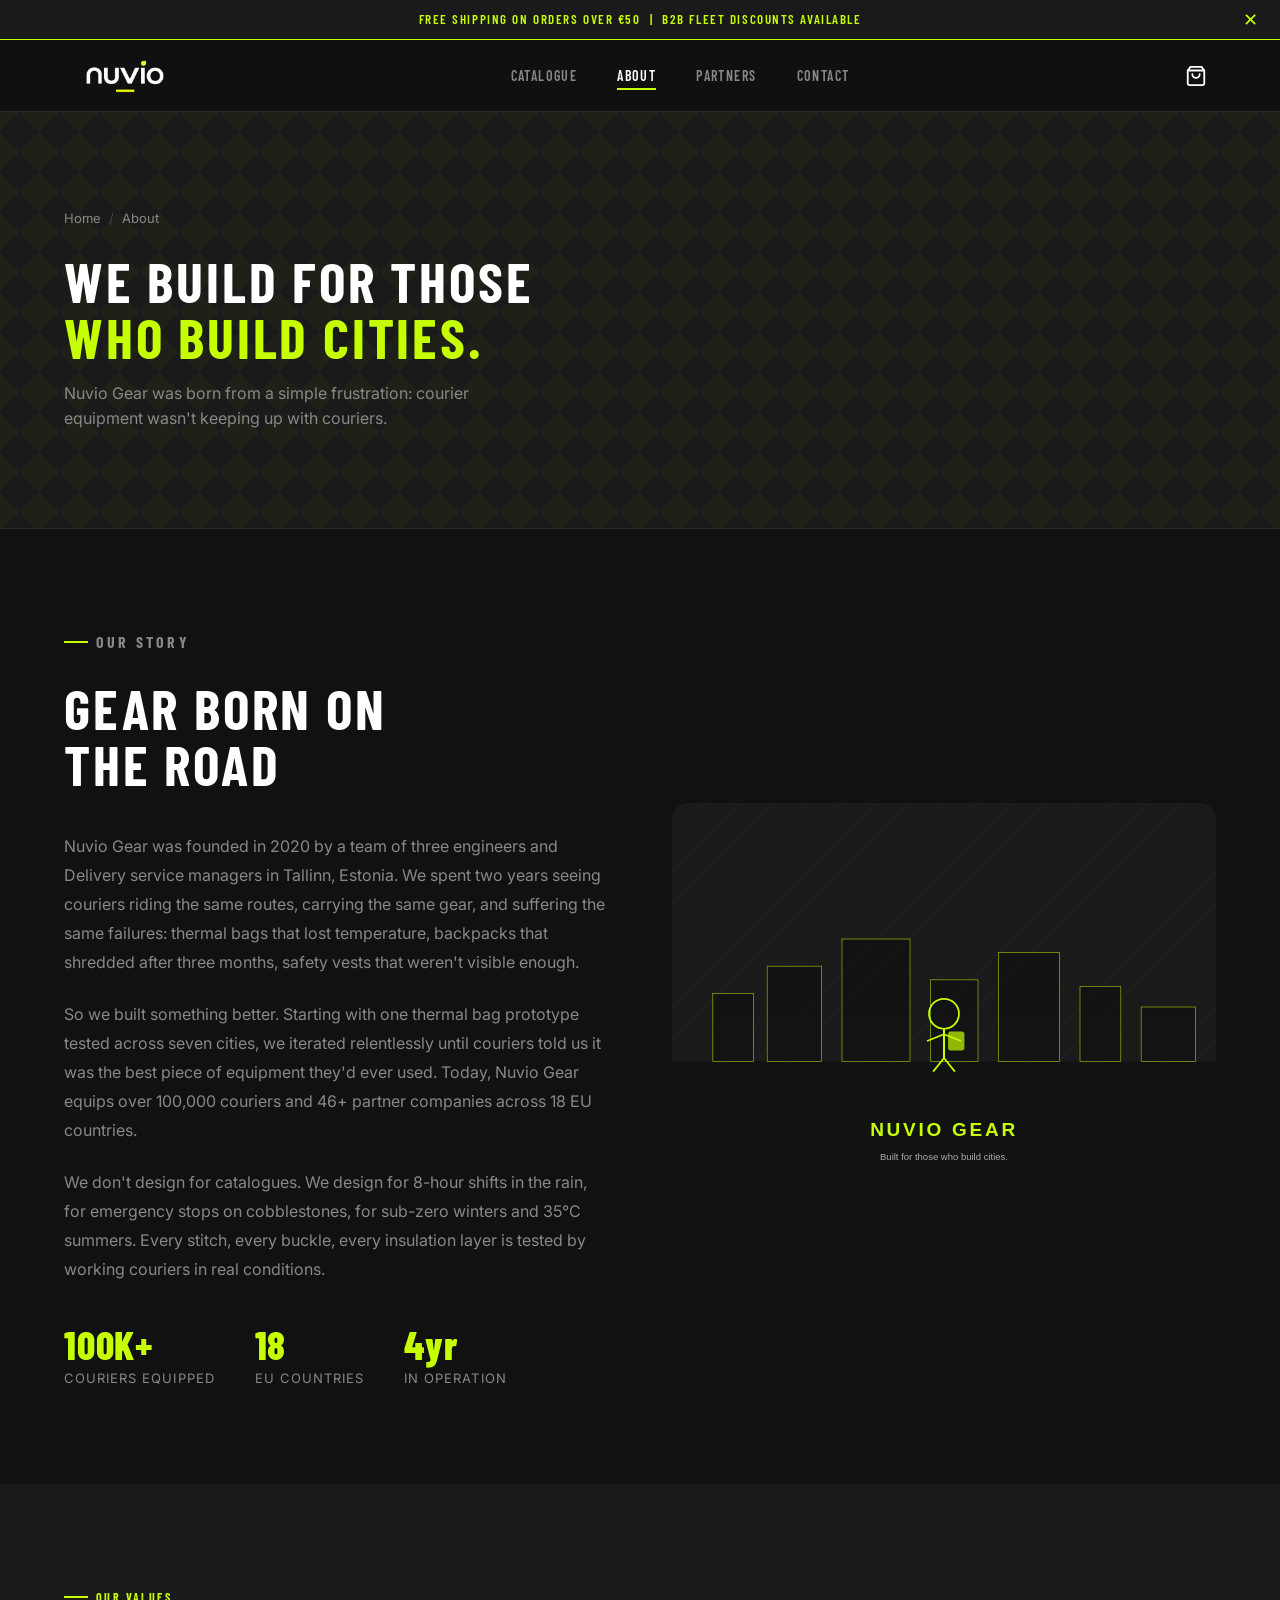
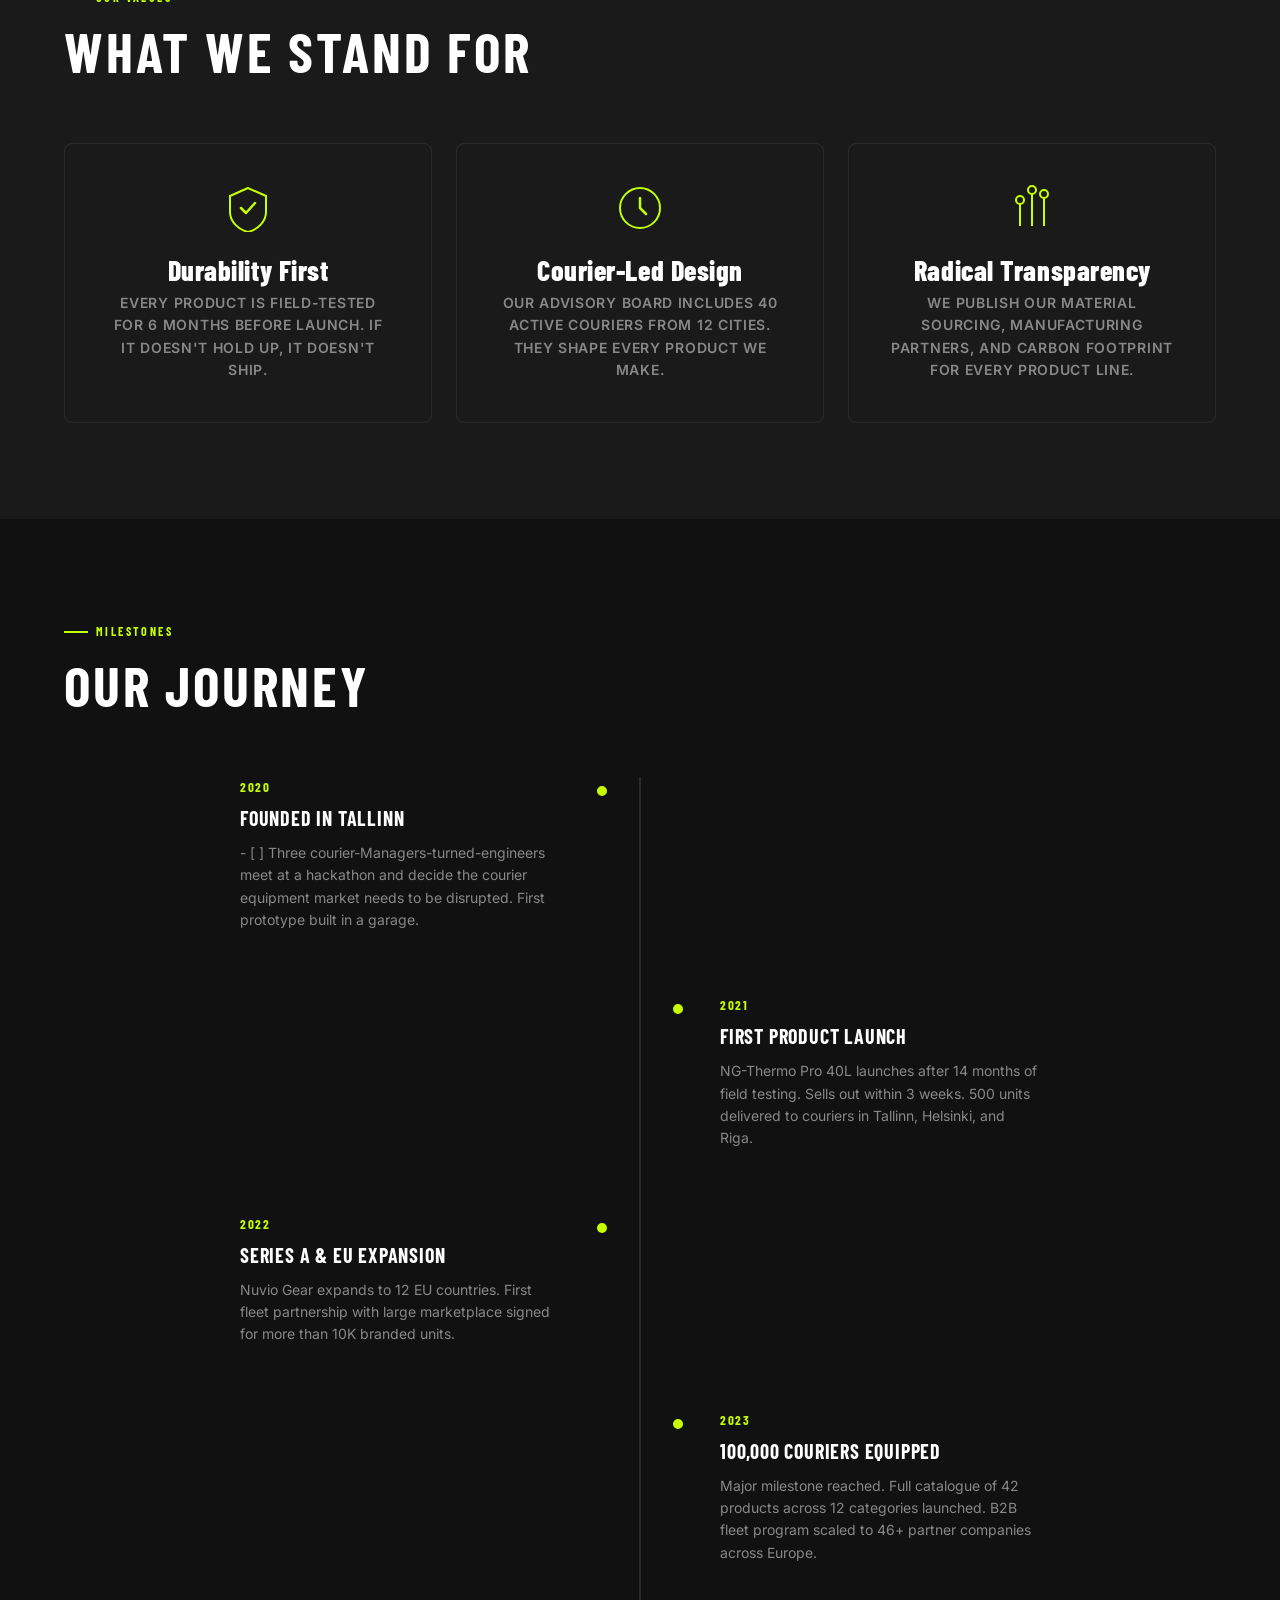
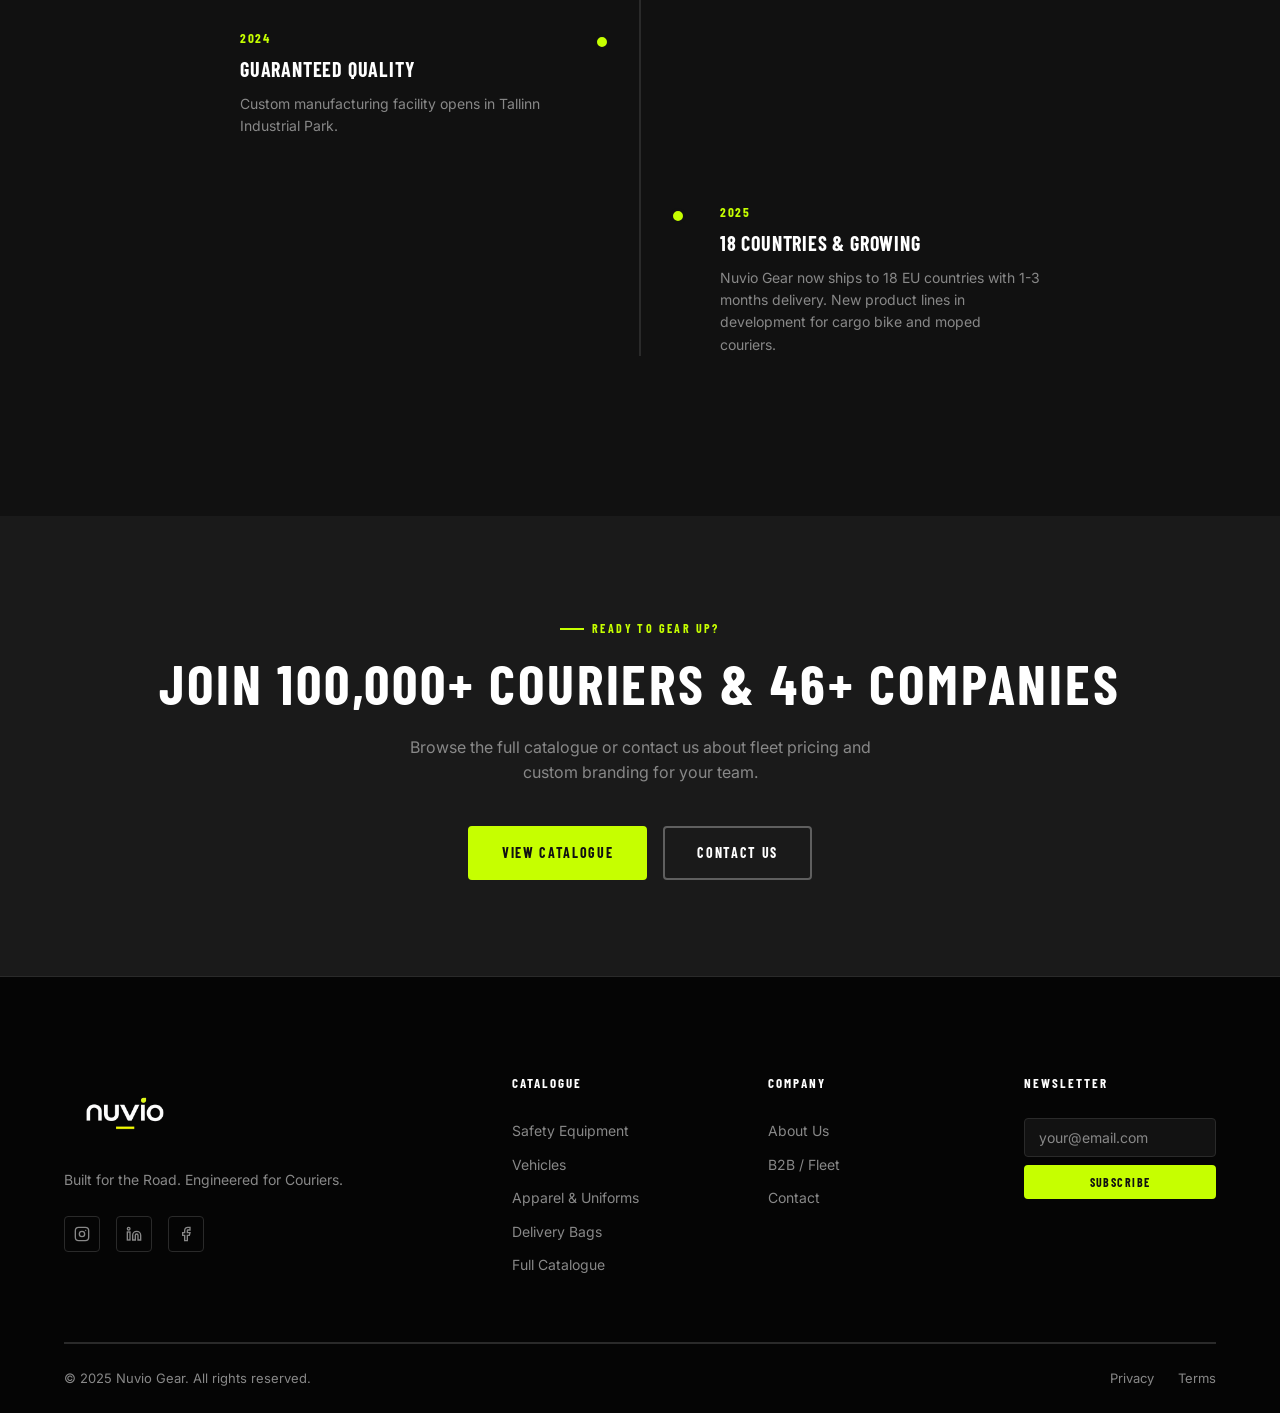
==== commit ce556bcb: "Revise company history and partnership details Updated company history and statistics in the about s" ====
--- a/about.html
+++ b/about.html
@@ -122,8 +122,8 @@
               Gear Born on<br>the Road
             </h2>
             <div class="fade-in fade-in-delay-2">
-              <p>Nuvio Gear was founded in 2020 by a team of three engineers and former Wolt couriers in Tallinn, Estonia. We spent two years riding the same routes, carrying the same gear, and suffering the same failures: thermal bags that lost temperature, backpacks that shredded after three months, safety vests that weren't visible enough.</p>
-              <p>So we built something better. Starting with one thermal bag prototype tested across seven cities, we iterated relentlessly until couriers told us it was the best piece of equipment they'd ever used. Today, Nuvio Gear equips over 100,000 couriers and 100+ partner companies across 18 EU countries.</p>
+              <p>Nuvio Gear was founded in 2020 by a team of three engineers and Delivery service managers  in Tallinn, Estonia. We spent two years seeing couriers riding the same routes, carrying the same gear, and suffering the same failures: thermal bags that lost temperature, backpacks that shredded after three months, safety vests that weren't visible enough.</p>
+              <p>So we built something better. Starting with one thermal bag prototype tested across seven cities, we iterated relentlessly until couriers told us it was the best piece of equipment they'd ever used. Today, Nuvio Gear equips over 100,000 couriers and 46+ partner companies across 18 EU countries.</p>
               <p>We don't design for catalogues. We design for 8-hour shifts in the rain, for emergency stops on cobblestones, for sub-zero winters and 35°C summers. Every stitch, every buckle, every insulation layer is tested by working couriers in real conditions.</p>
             </div>
             <div class="fade-in fade-in-delay-3" style="margin-top: var(--space-xl); display: flex; gap: var(--space-xl); flex-wrap: wrap;">
@@ -199,7 +199,7 @@
           <div class="timeline-item fade-in">
             <div class="timeline-year">2020</div>
             <h3 class="timeline-title">Founded in Tallinn</h3>
-            <p class="timeline-text">Three couriers-turned-engineers meet at a hackathon and decide the courier equipment market needs to be disrupted. First prototype built in a garage.</p>
+            <p class="timeline-text">- [ ] Three courier-Managers-turned-engineers meet at a hackathon and decide the courier equipment market needs to be disrupted. First prototype built in a garage.</p>
           </div>
 
           <div class="timeline-item fade-in fade-in-delay-1">
@@ -211,25 +211,25 @@
           <div class="timeline-item fade-in fade-in-delay-2">
             <div class="timeline-year">2022</div>
             <h3 class="timeline-title">Series A &amp; EU Expansion</h3>
-            <p class="timeline-text">€3.2M Series A round closes. Nuvio Gear expands to 12 EU countries. First fleet partnership with Wolt signed for 800 branded units.</p>
+            <p class="timeline-text">Nuvio Gear expands to 12 EU countries. First fleet partnership with large marketplace signed for more than 10K branded units.</p>
           </div>
 
           <div class="timeline-item fade-in fade-in-delay-3">
             <div class="timeline-year">2023</div>
             <h3 class="timeline-title">100,000 Couriers Equipped</h3>
-            <p class="timeline-text">Major milestone reached. Full catalogue of 42 products across 12 categories launched. B2B fleet program scaled to 100+ partner companies across Europe.</p>
+            <p class="timeline-text">Major milestone reached. Full catalogue of 42 products across 12 categories launched. B2B fleet program scaled to 46+ partner companies across Europe.</p>
           </div>
 
           <div class="timeline-item fade-in">
             <div class="timeline-year">2024</div>
-            <h3 class="timeline-title">Lifetime Warranty Program</h3>
-            <p class="timeline-text">Industry-first lifetime warranty introduced across all core products. Custom manufacturing facility opens in Tallinn Industrial Park.</p>
+            <h3 class="timeline-title">Guaranteed Quality</h3>
+            <p class="timeline-text">Custom manufacturing facility opens in Tallinn Industrial Park.</p>
           </div>
 
           <div class="timeline-item fade-in fade-in-delay-1">
             <div class="timeline-year">2025</div>
             <h3 class="timeline-title">18 Countries &amp; Growing</h3>
-            <p class="timeline-text">Nuvio Gear now ships to 18 EU countries with 48h delivery. New product lines in development for cargo bike and moped couriers.</p>
+            <p class="timeline-text">Nuvio Gear now ships to 18 EU countries with 1-3 months delivery. New product lines in development for cargo bike and moped couriers.</p>
           </div>
 
         </div>
@@ -240,7 +240,7 @@
     <section style="padding-block: var(--space-3xl); background: var(--color-bg-card); text-align:center;" aria-label="Call to action">
       <div class="container">
         <p class="section-label fade-in" style="justify-content:center;">Ready to Gear Up?</p>
-        <h2 class="section-title fade-in fade-in-delay-1" style="margin-bottom: var(--space-lg);">Join 100,000+ Couriers &amp; 100+ Companies</h2>
+        <h2 class="section-title fade-in fade-in-delay-1" style="margin-bottom: var(--space-lg);">Join 100,000+ Couriers &amp; 46+ Companies</h2>
         <p class="section-subtitle fade-in fade-in-delay-2" style="margin-inline: auto; text-align:center; max-width:480px;">Browse the full catalogue or contact us about fleet pricing and custom branding for your team.</p>
         <div class="fade-in fade-in-delay-3" style="display:flex; gap: var(--space-md); justify-content:center; flex-wrap:wrap; margin-top: var(--space-xl);">
           <a href="products.html" class="btn btn-primary">View Catalogue</a>
--- a/assets/css/responsive.css
+++ b/assets/css/responsive.css
@@ -254,6 +254,53 @@
 
   .hero-title {
     font-size: 96px;
+  }
+}
+
+/* ── FEATURED PRODUCTS MOBILE FIX ── */
+@media (max-width: 767px) {
+
+  /* 2-column grid instead of horizontal flex scroll */
+  .product-scroll {
+    display: grid;
+    grid-template-columns: repeat(2, 1fr);
+    overflow-x: visible;
+    gap: var(--space-sm);
+  }
+
+  /* Allow cards to shrink into the grid columns */
+  .product-card {
+    min-width: 0;
+    flex-shrink: 1;
+  }
+
+  /* Cap image height and use cover so it doesn't stretch */
+  .bestsellers .product-card-image {
+    aspect-ratio: unset;
+    height: 200px;
+    max-height: 200px;
+  }
+
+  .bestsellers .product-card-image img,
+  .bestsellers .product-card-image svg {
+    width: 100%;
+    height: 100%;
+    max-height: 200px;
+    object-fit: cover;
+  }
+
+  /* Tighten section padding */
+  .bestsellers {
+    padding-block: var(--space-xl);
+  }
+
+  .bestsellers-header {
+    margin-bottom: var(--space-lg);
+  }
+
+  /* Reduce space above VIEW FULL CATALOGUE button */
+  .bestsellers .container > div[style] {
+    margin-top: var(--space-lg) !important;
   }
 }
 
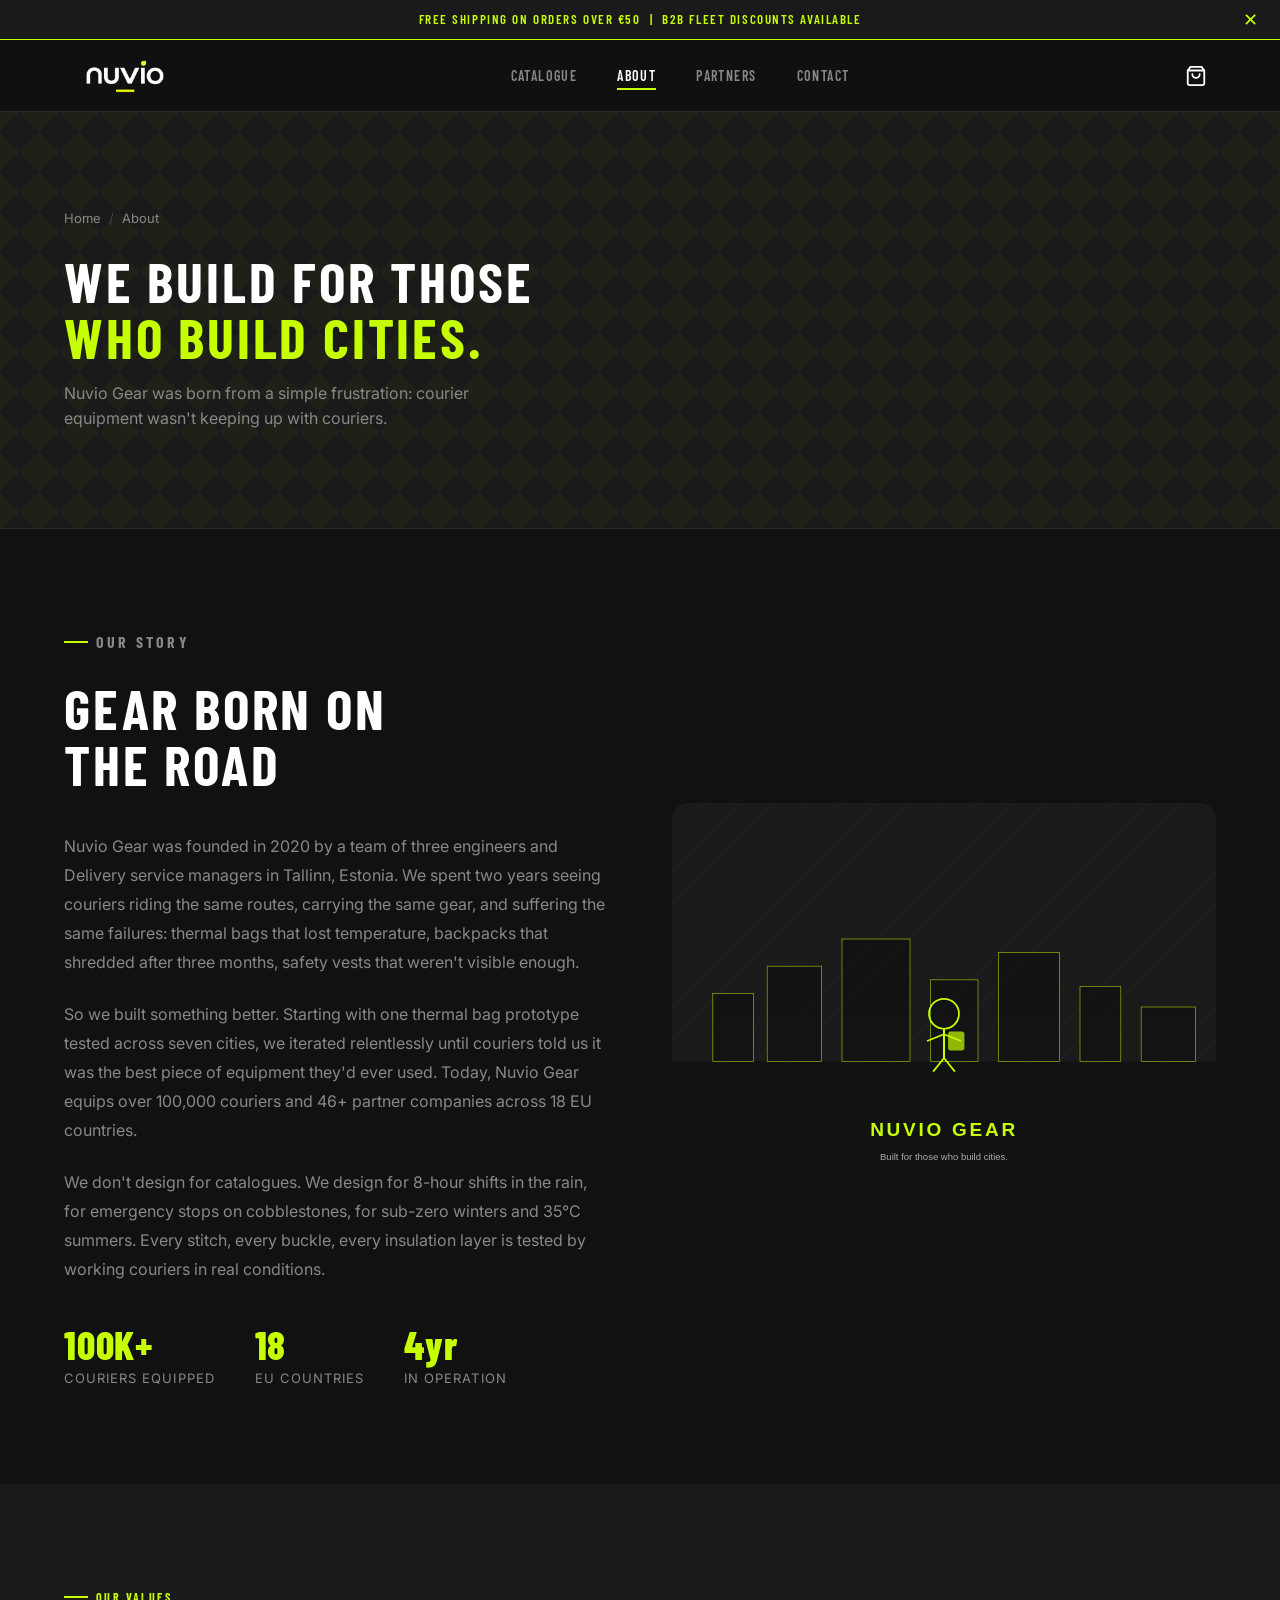
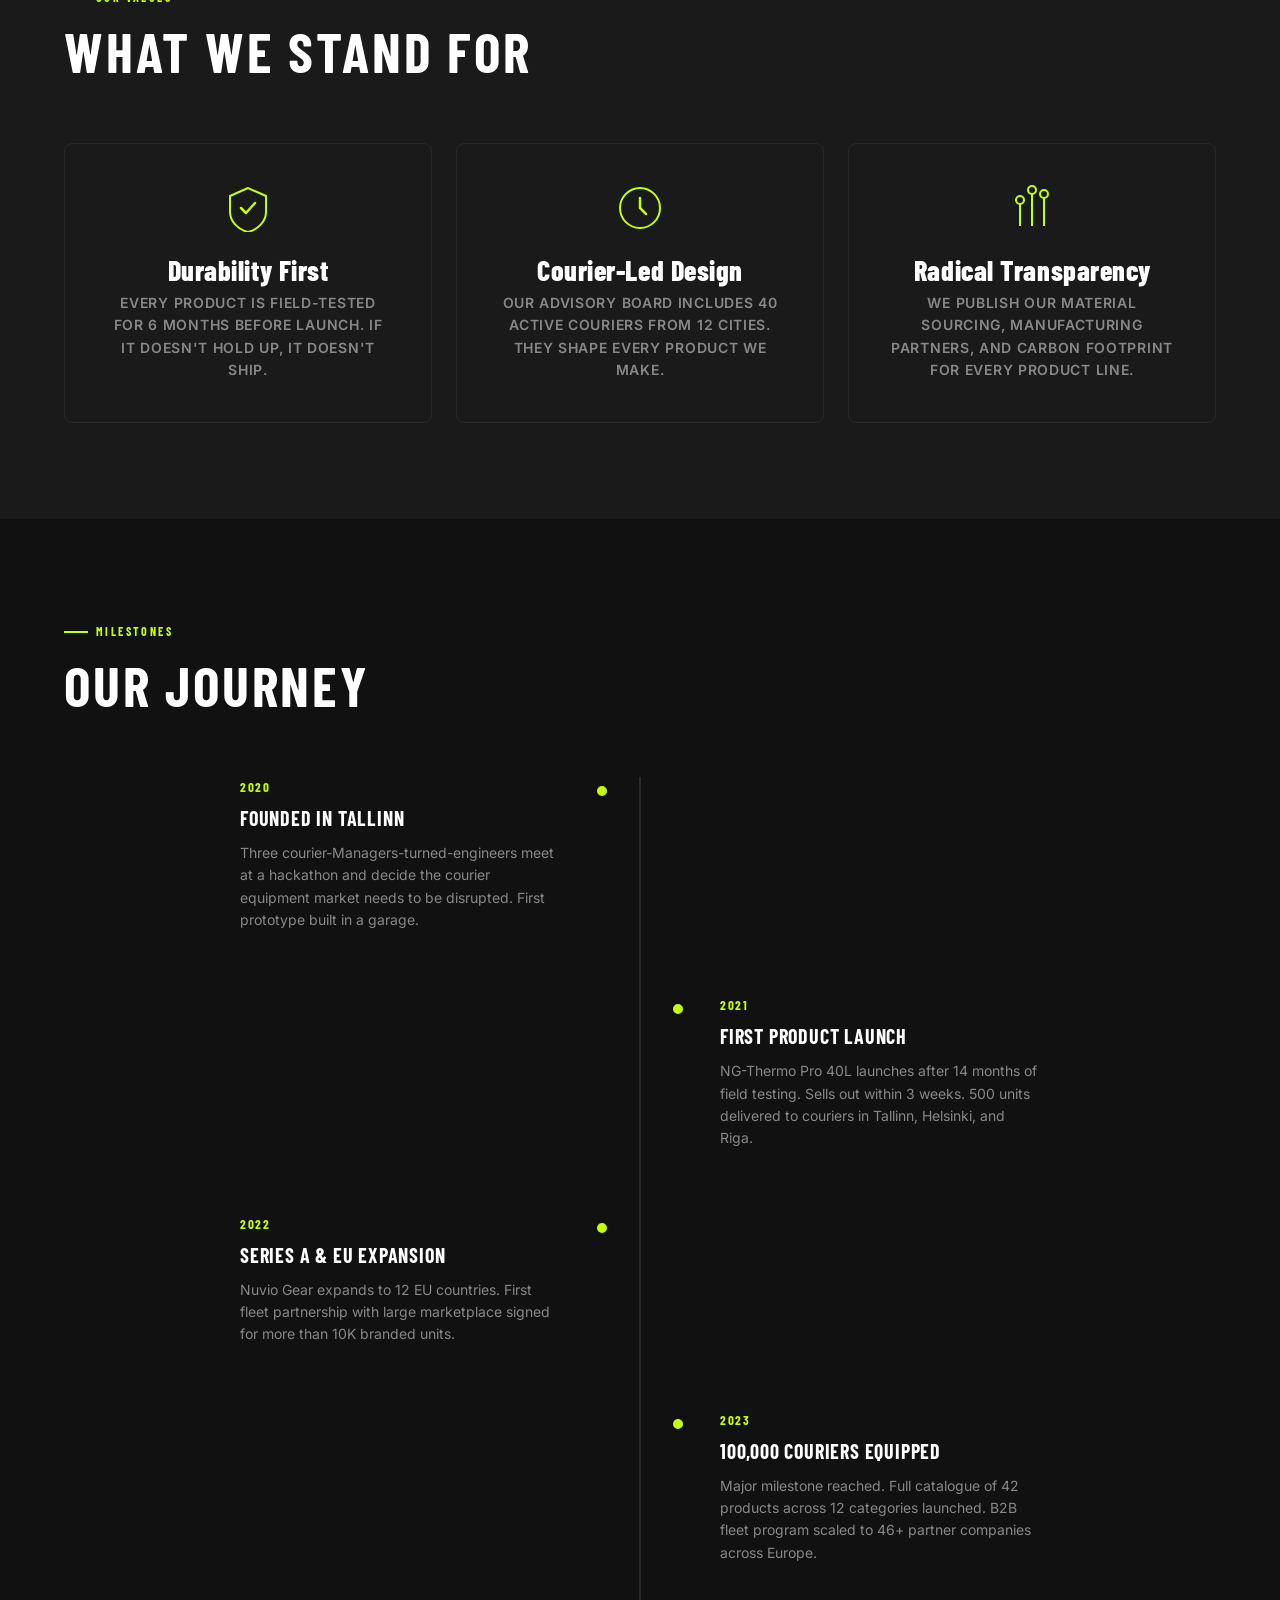
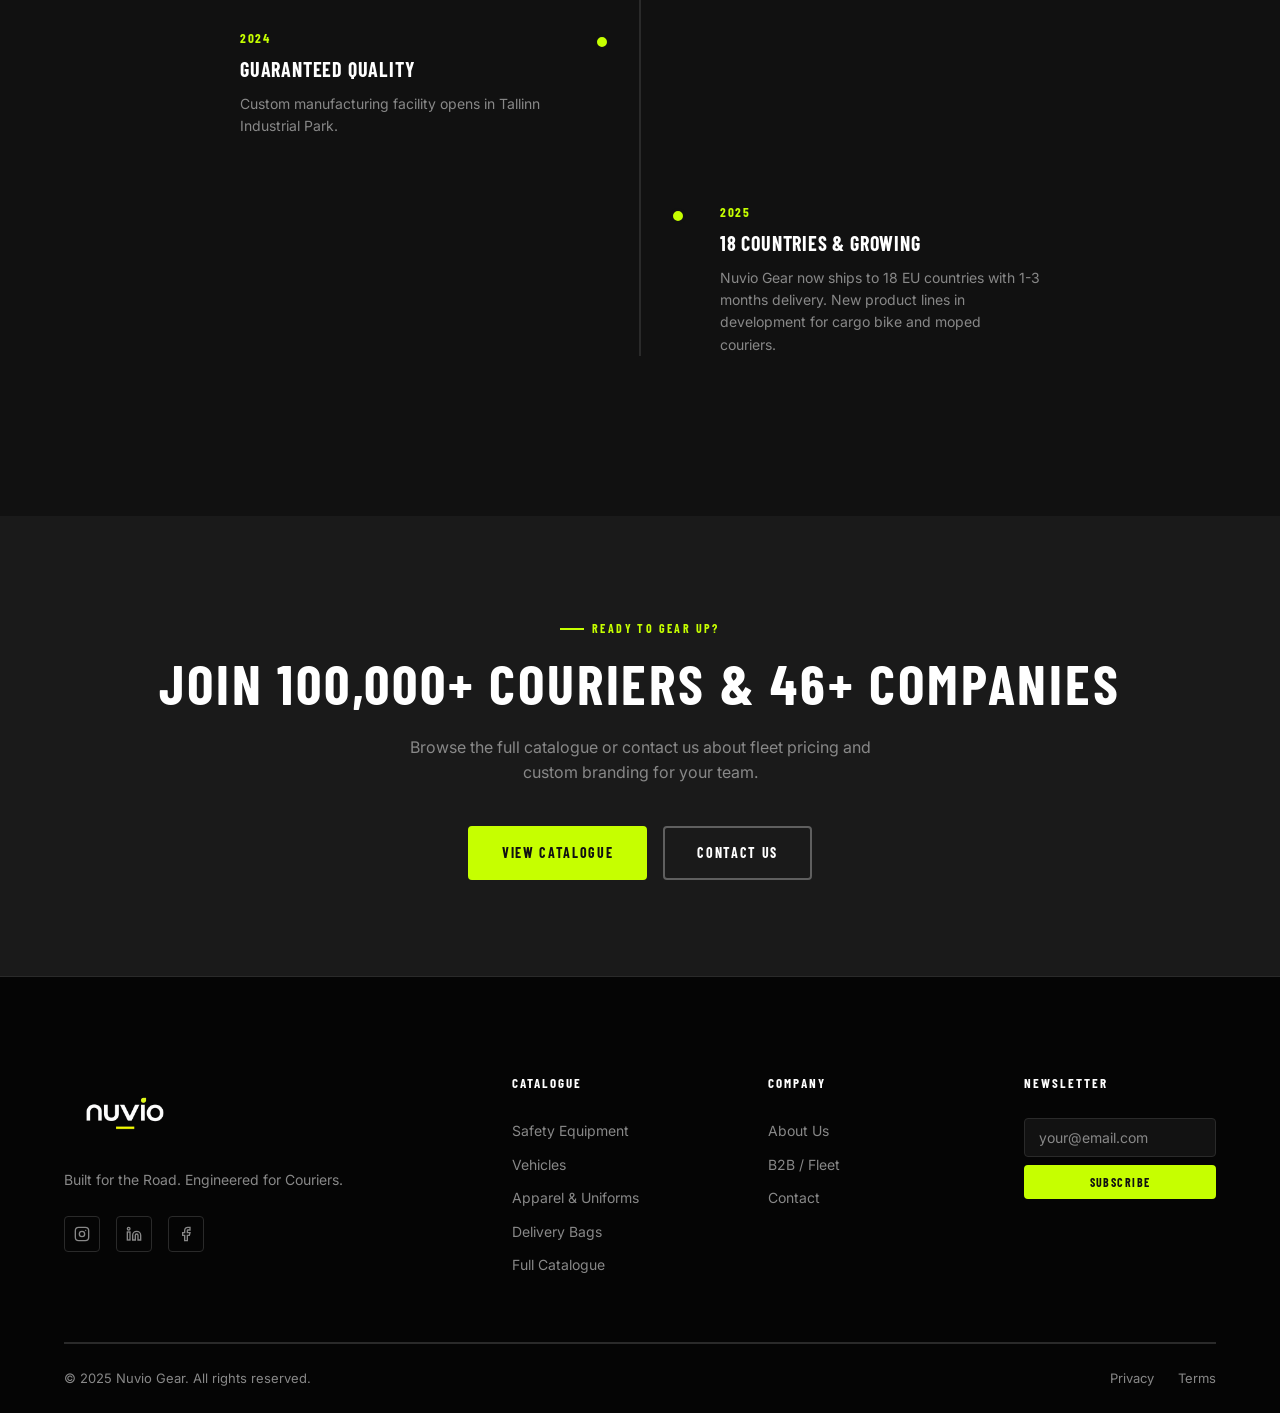
==== commit 3fb4b2e5: "Remove checkbox from timeline text" ====
--- a/about.html
+++ b/about.html
@@ -199,7 +199,7 @@
           <div class="timeline-item fade-in">
             <div class="timeline-year">2020</div>
             <h3 class="timeline-title">Founded in Tallinn</h3>
-            <p class="timeline-text">- [ ] Three courier-Managers-turned-engineers meet at a hackathon and decide the courier equipment market needs to be disrupted. First prototype built in a garage.</p>
+            <p class="timeline-text">Three courier-Managers-turned-engineers meet at a hackathon and decide the courier equipment market needs to be disrupted. First prototype built in a garage.</p>
           </div>
 
           <div class="timeline-item fade-in fade-in-delay-1">
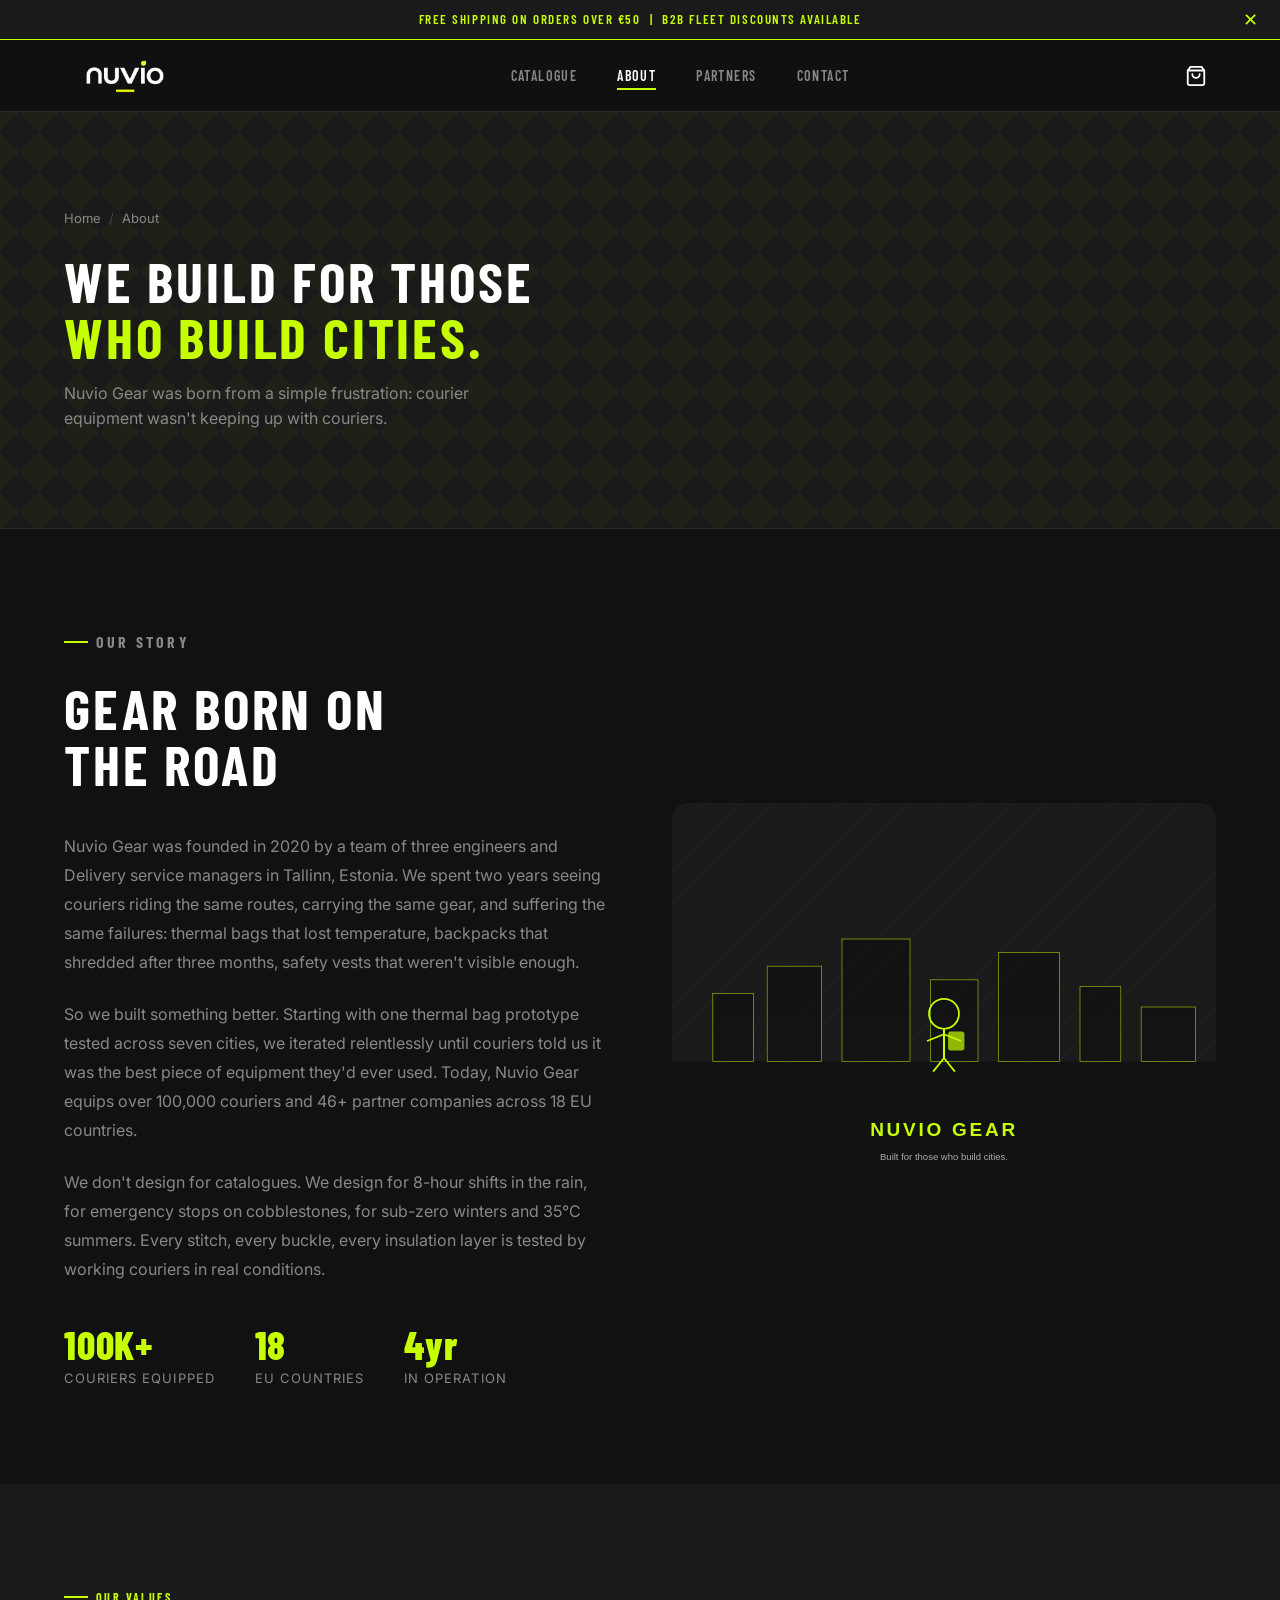
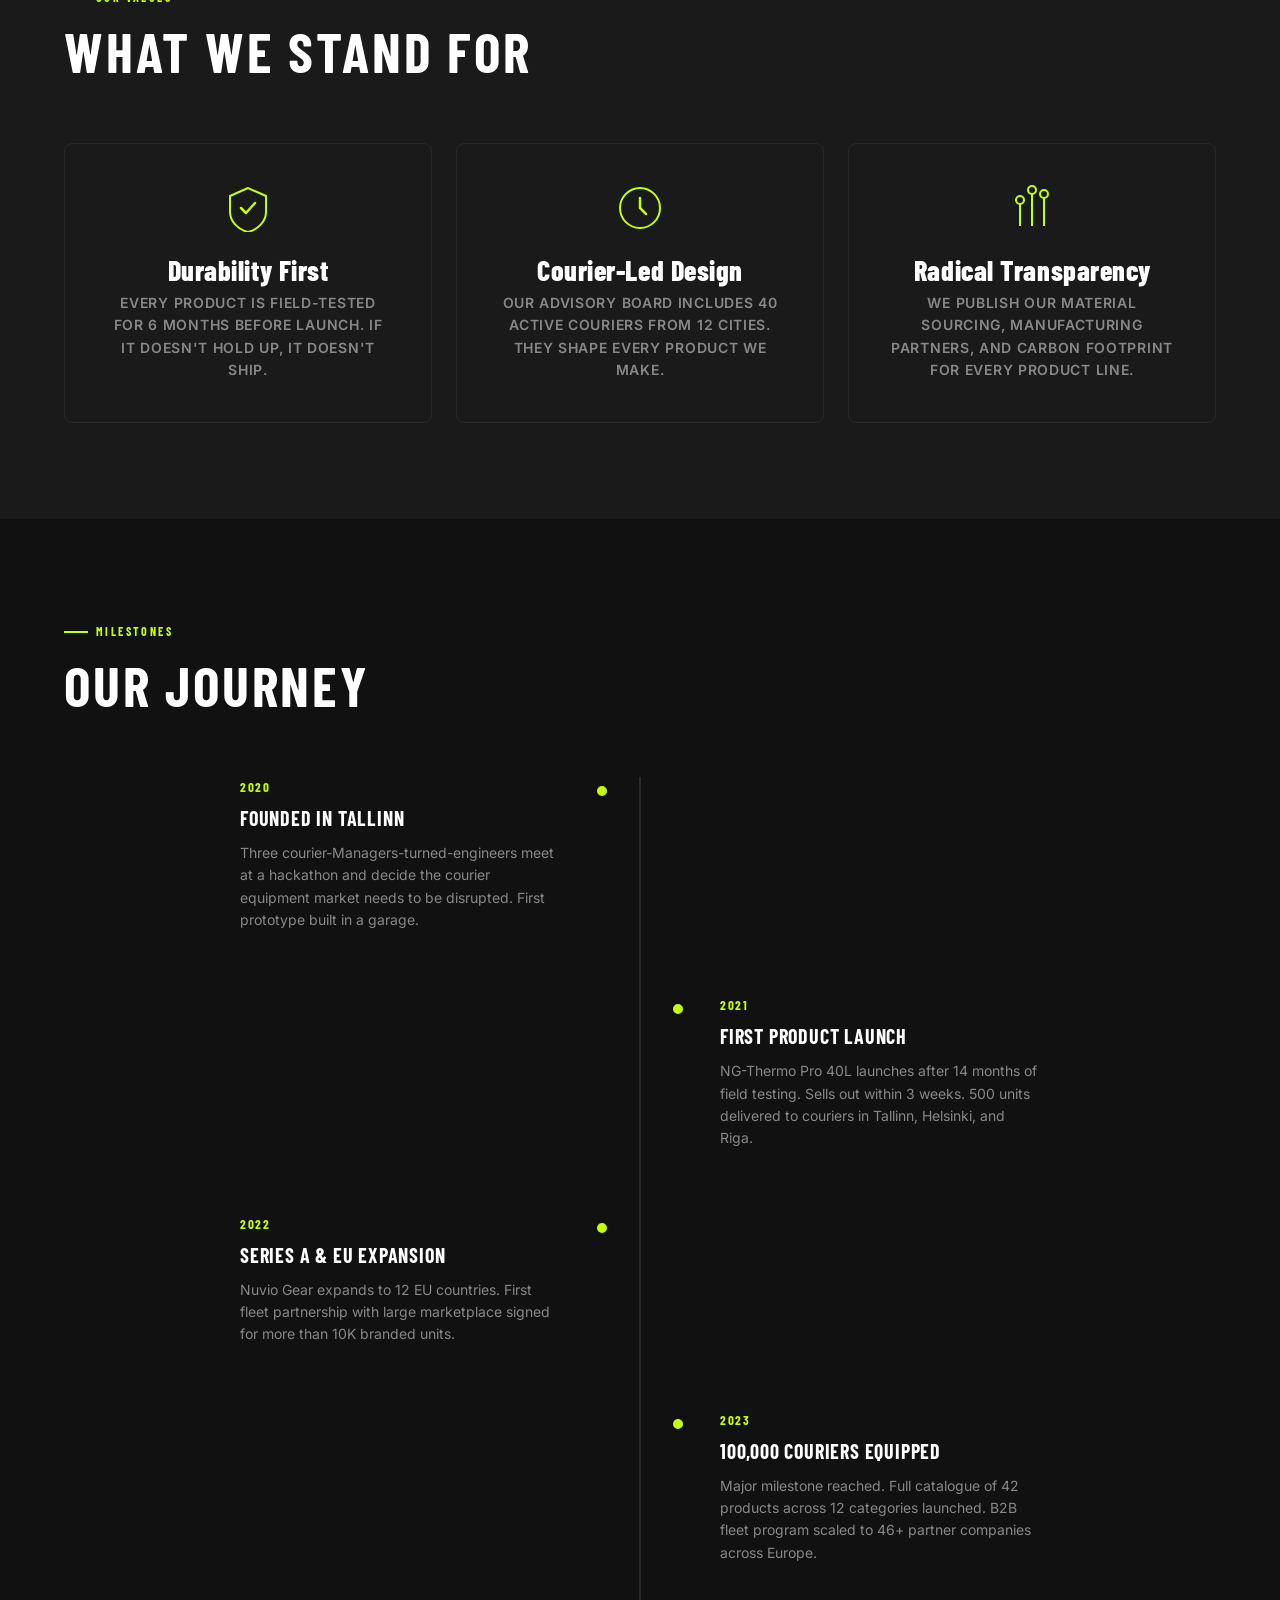
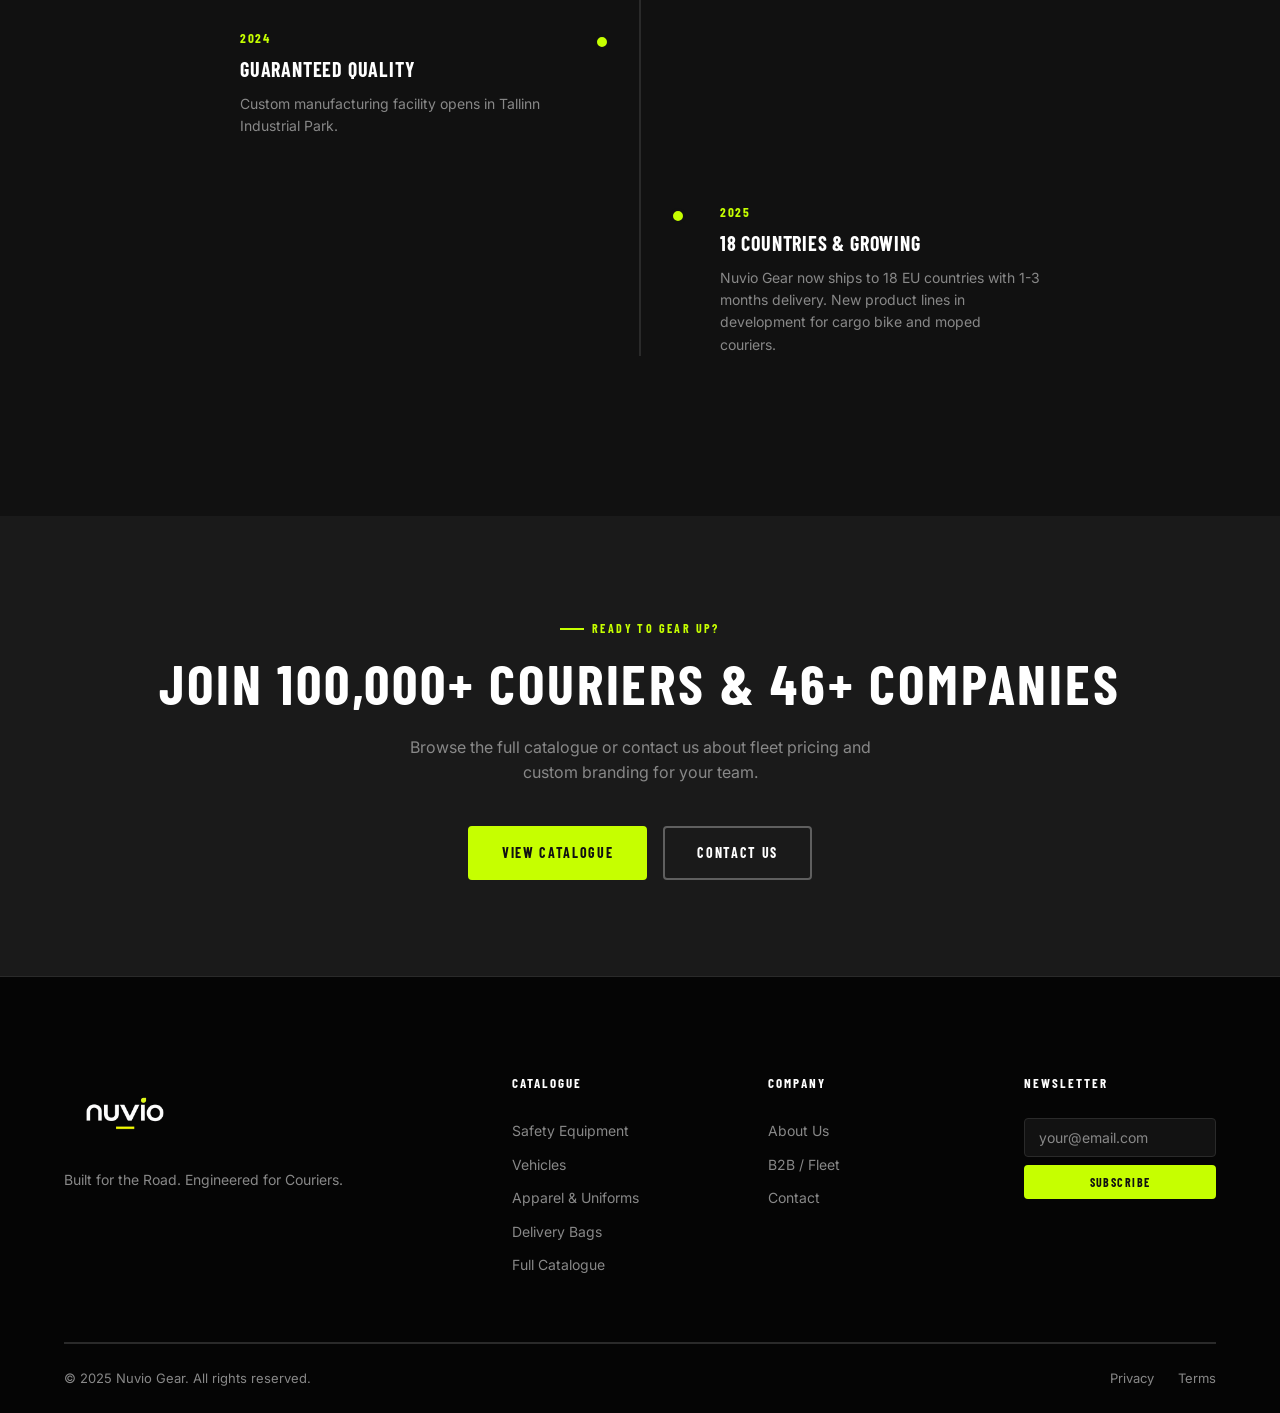
==== commit 7629b7cc: "Remove social media links from footer Removed social media links from the footer section." ====
--- a/about.html
+++ b/about.html
@@ -258,11 +258,6 @@
         <div class="footer-brand">
           <a href="index.html" class="nav-logo"><img src="assets/images/nuvio_white_transparent2.png" alt="Nuvio Gear" style="height: 80px; width: auto;"></a>
           <p class="footer-tagline">Built for the Road. Engineered for Couriers.</p>
-          <div class="footer-social" aria-label="Social media links">
-            <a href="#" class="social-link" aria-label="Instagram" rel="noopener"><svg width="16" height="16" viewBox="0 0 24 24" fill="none" stroke="currentColor" stroke-width="2" aria-hidden="true"><rect x="2" y="2" width="20" height="20" rx="5"/><circle cx="12" cy="12" r="4"/><circle cx="17.5" cy="6.5" r="1" fill="currentColor" stroke="none"/></svg></a>
-            <a href="#" class="social-link" aria-label="LinkedIn" rel="noopener"><svg width="16" height="16" viewBox="0 0 24 24" fill="none" stroke="currentColor" stroke-width="2" aria-hidden="true"><path d="M16 8a6 6 0 016 6v7h-4v-7a2 2 0 00-2-2 2 2 0 00-2 2v7h-4v-7a6 6 0 016-6z"/><rect x="2" y="9" width="4" height="12"/><circle cx="4" cy="4" r="2"/></svg></a>
-            <a href="#" class="social-link" aria-label="Facebook" rel="noopener"><svg width="16" height="16" viewBox="0 0 24 24" fill="none" stroke="currentColor" stroke-width="2" aria-hidden="true"><path d="M18 2h-3a5 5 0 00-5 5v3H7v4h3v8h4v-8h3l1-4h-4V7a1 1 0 011-1h3z"/></svg></a>
-          </div>
         </div>
         <div><h3 class="footer-col-title">Catalogue</h3><ul class="footer-links"><li><a href="products.html?cat=safety-equipment" class="footer-link">Safety Equipment</a></li><li><a href="products.html?cat=vehicles" class="footer-link">Vehicles</a></li><li><a href="products.html?cat=apparel" class="footer-link">Apparel &amp; Uniforms</a></li><li><a href="products.html?cat=delivery-bags" class="footer-link">Delivery Bags</a></li><li><a href="products.html" class="footer-link">Full Catalogue</a></li></ul></div>
         <div><h3 class="footer-col-title">Company</h3><ul class="footer-links"><li><a href="about.html" class="footer-link">About Us</a></li><li><a href="index.html#fleet" class="footer-link">B2B / Fleet</a></li><li><a href="contact.html" class="footer-link">Contact</a></li></ul></div>
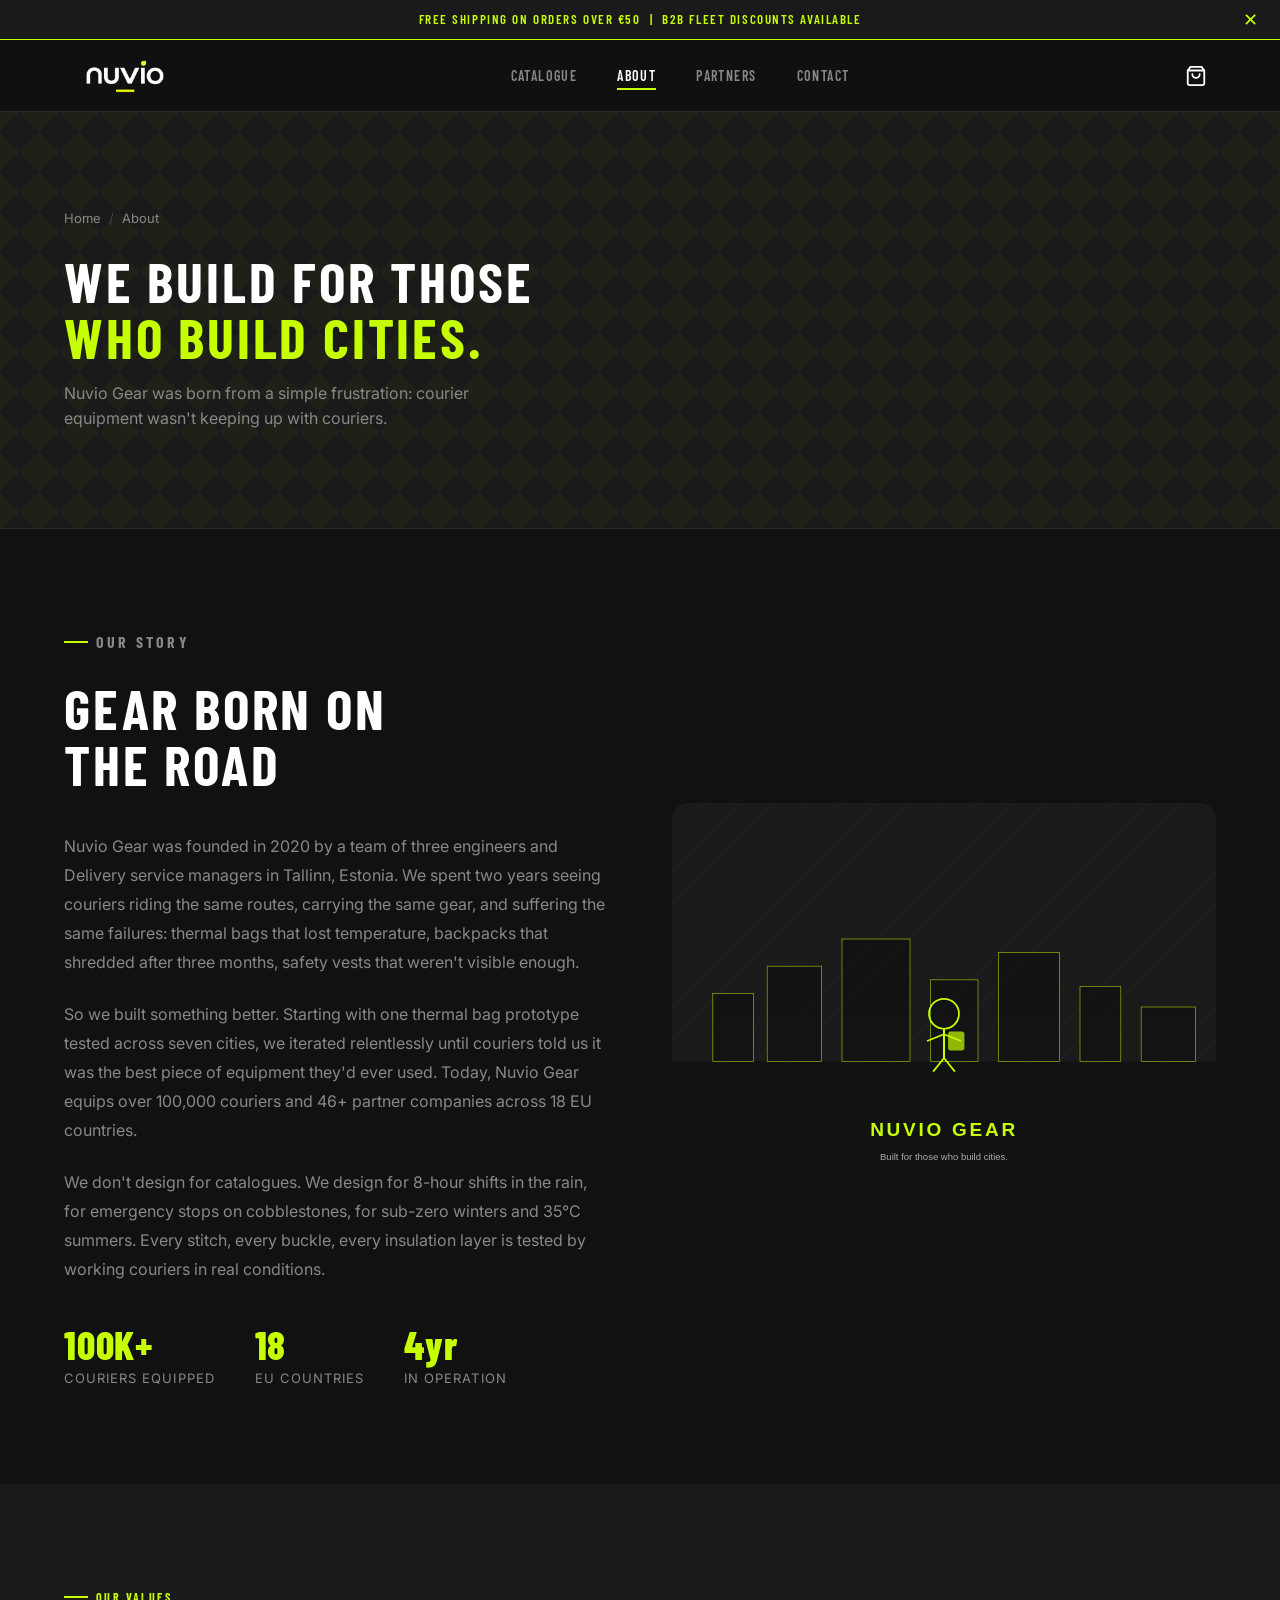
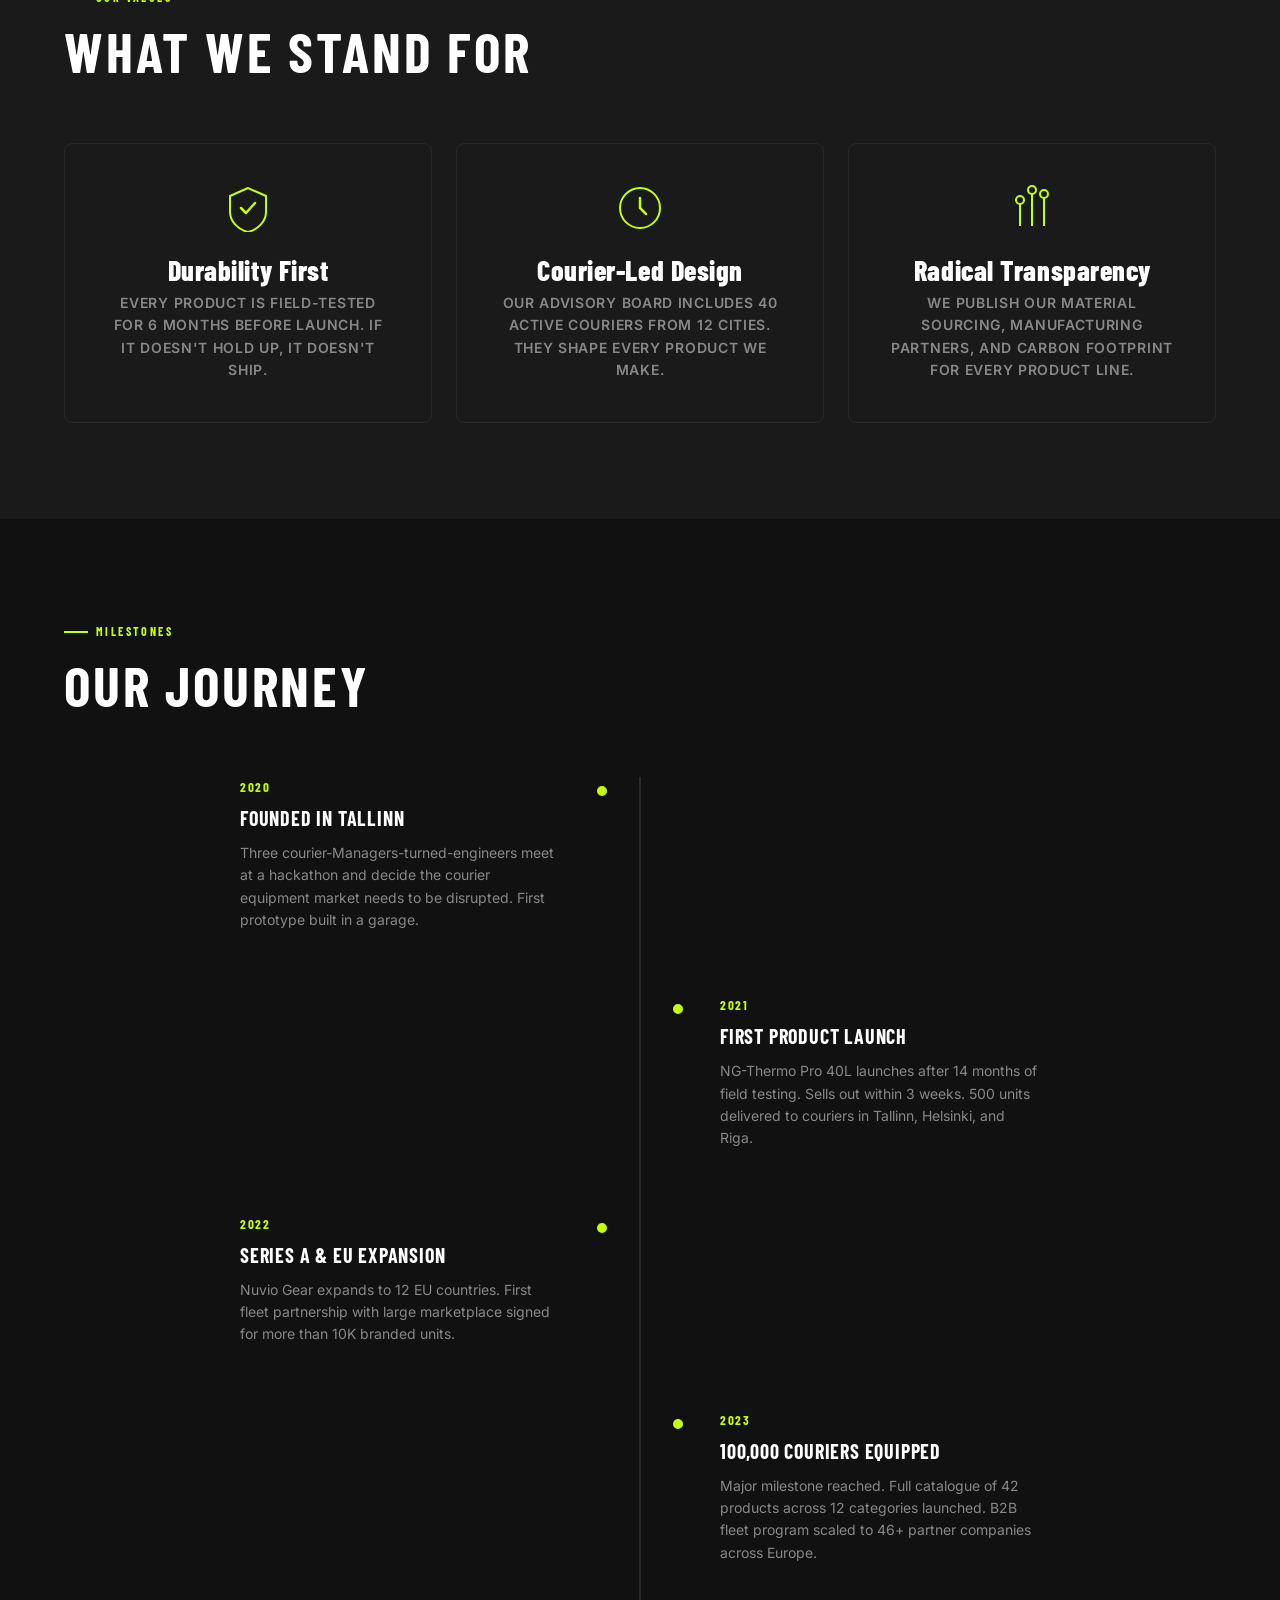
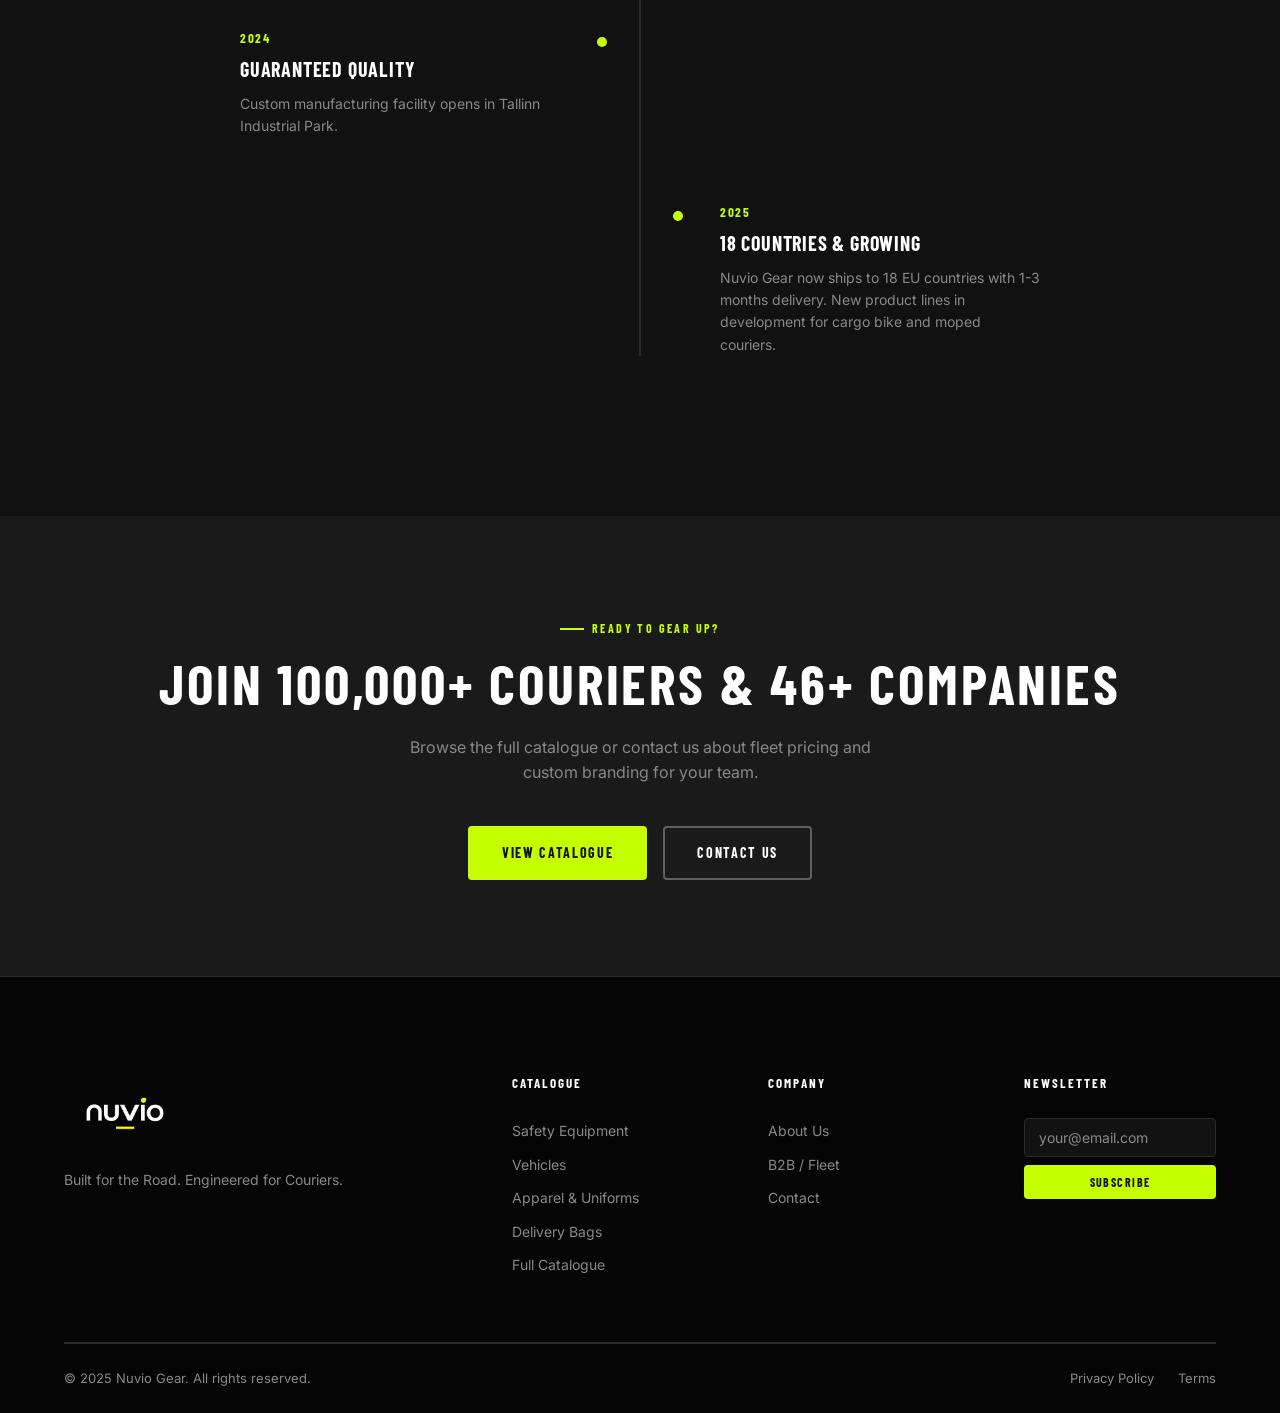
==== commit a9714b37: "Add privacy policy page" ====
--- a/about.html
+++ b/about.html
@@ -4,7 +4,7 @@
   <meta charset="UTF-8">
   <meta name="viewport" content="width=device-width, initial-scale=1.0">
   <meta name="description" content="Nuvio Gear — We build gear for those who build cities. Our story, our team, our mission to equip the world's couriers.">
-  <title>About Us — Nuvio Gear</title>
+  <title>About Us - Nuvio Gear</title>
 
   <link rel="preconnect" href="https://fonts.googleapis.com">
   <link rel="preconnect" href="https://fonts.gstatic.com" crossorigin>
@@ -266,7 +266,7 @@
       <hr class="divider">
       <div class="footer-bottom">
         <p class="footer-copy">© 2025 Nuvio Gear. All rights reserved.</p>
-        <nav class="footer-legal"><a href="#">Privacy</a><a href="#">Terms</a></nav>
+        <nav class="footer-legal"><a href="privacy.html">Privacy Policy</a><a href="#">Terms</a></nav>
       </div>
     </div>
   </footer>
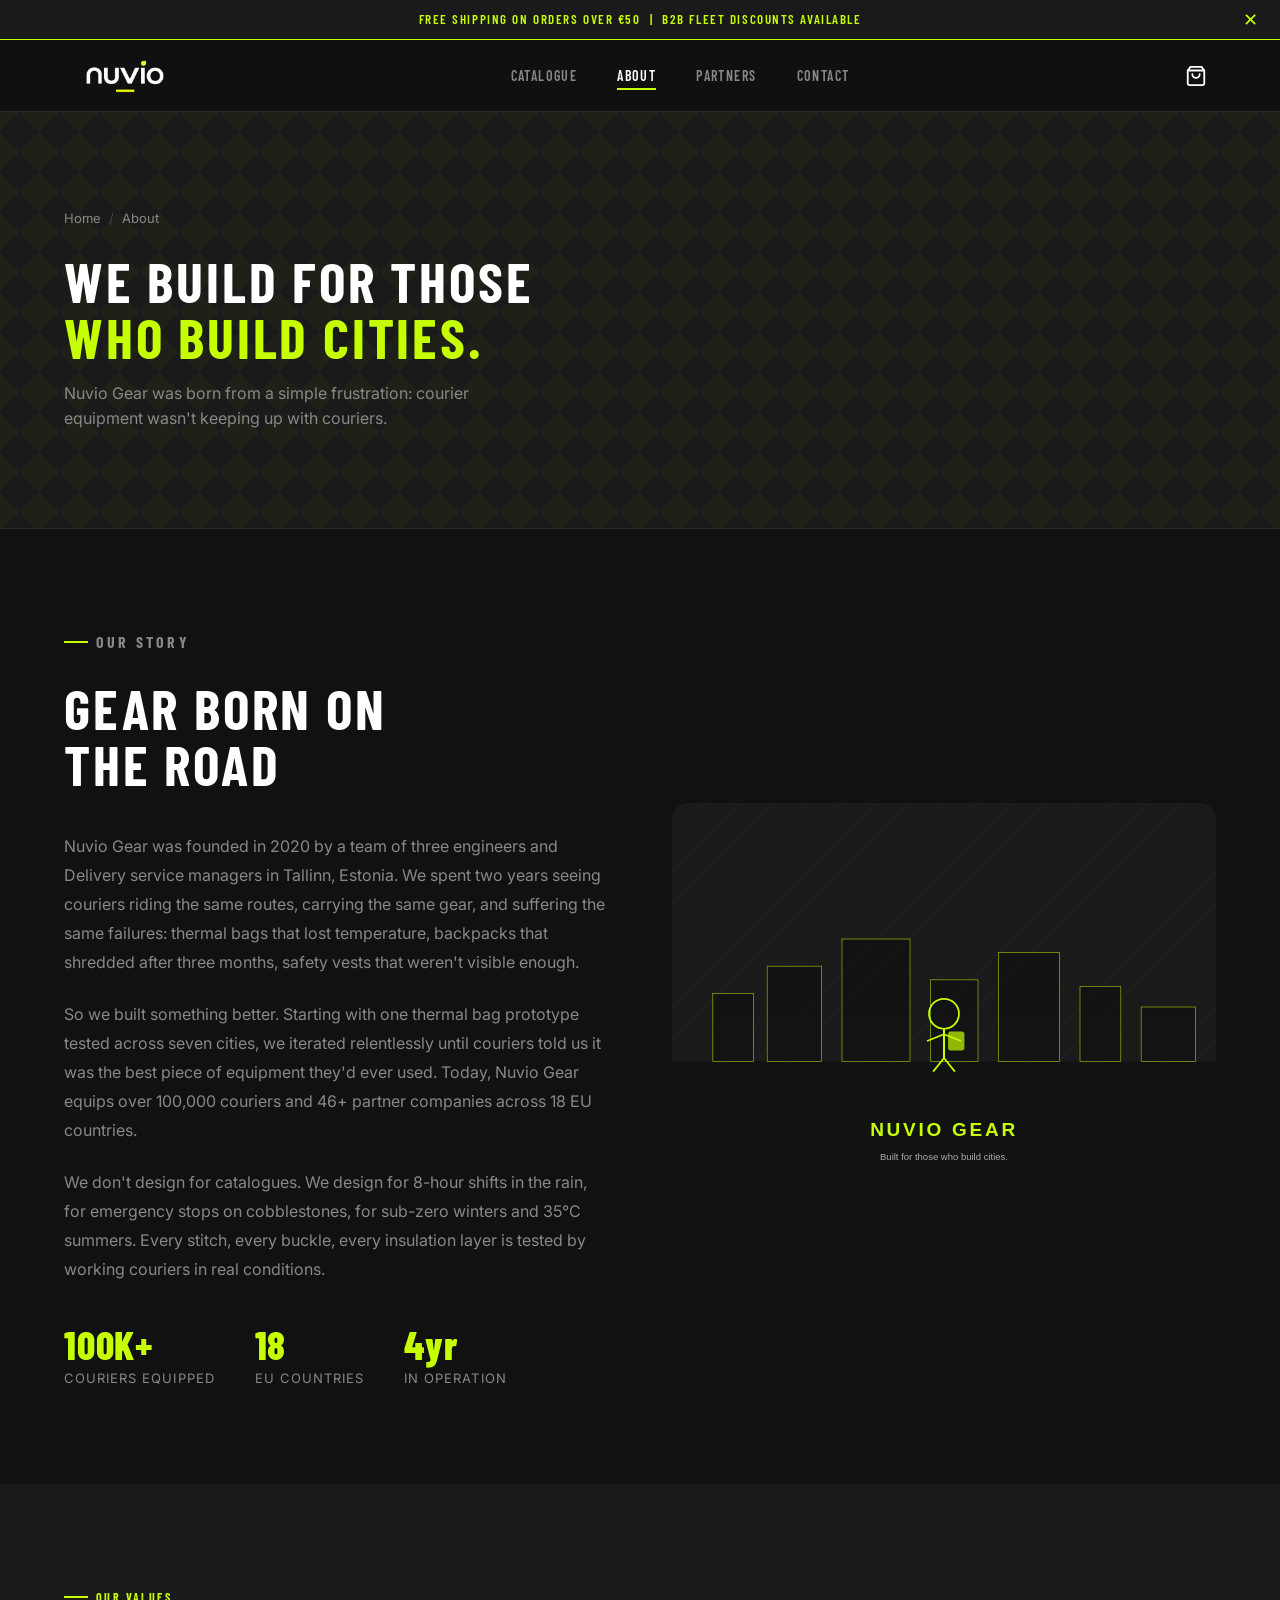
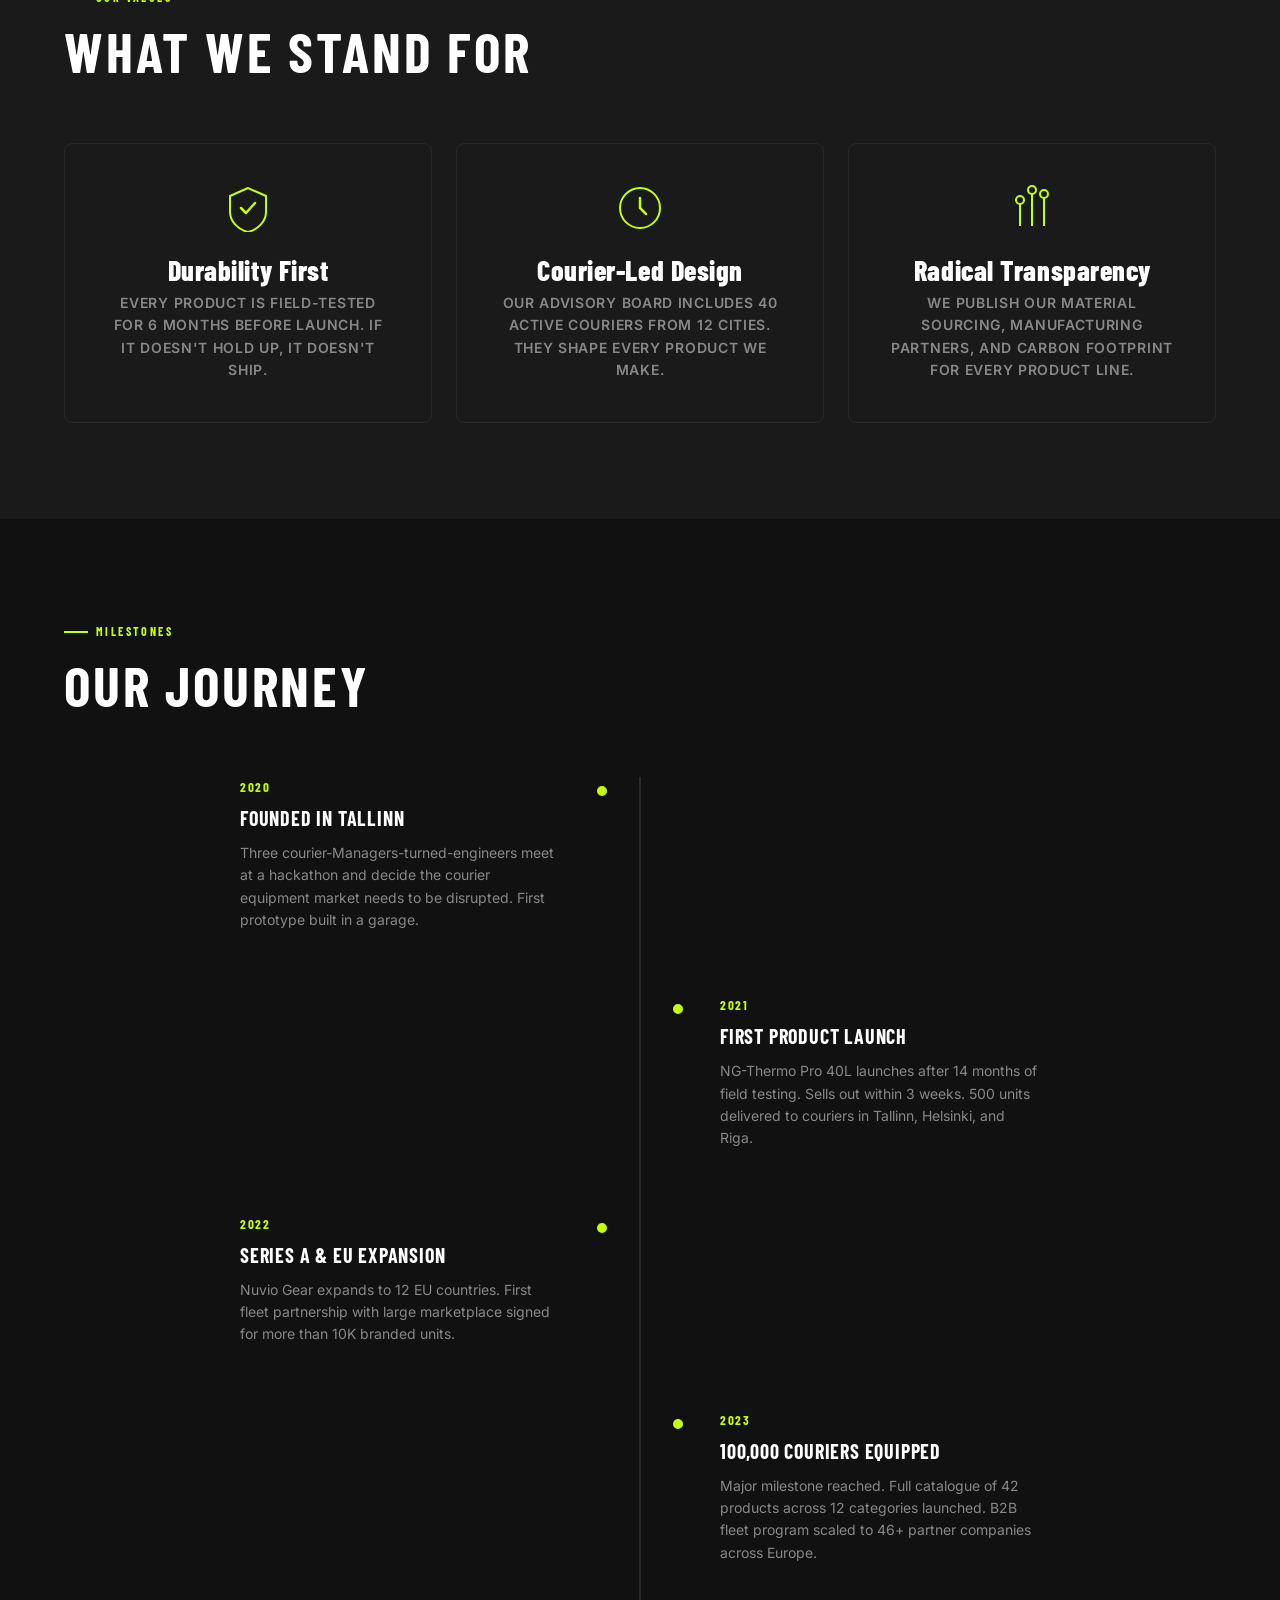
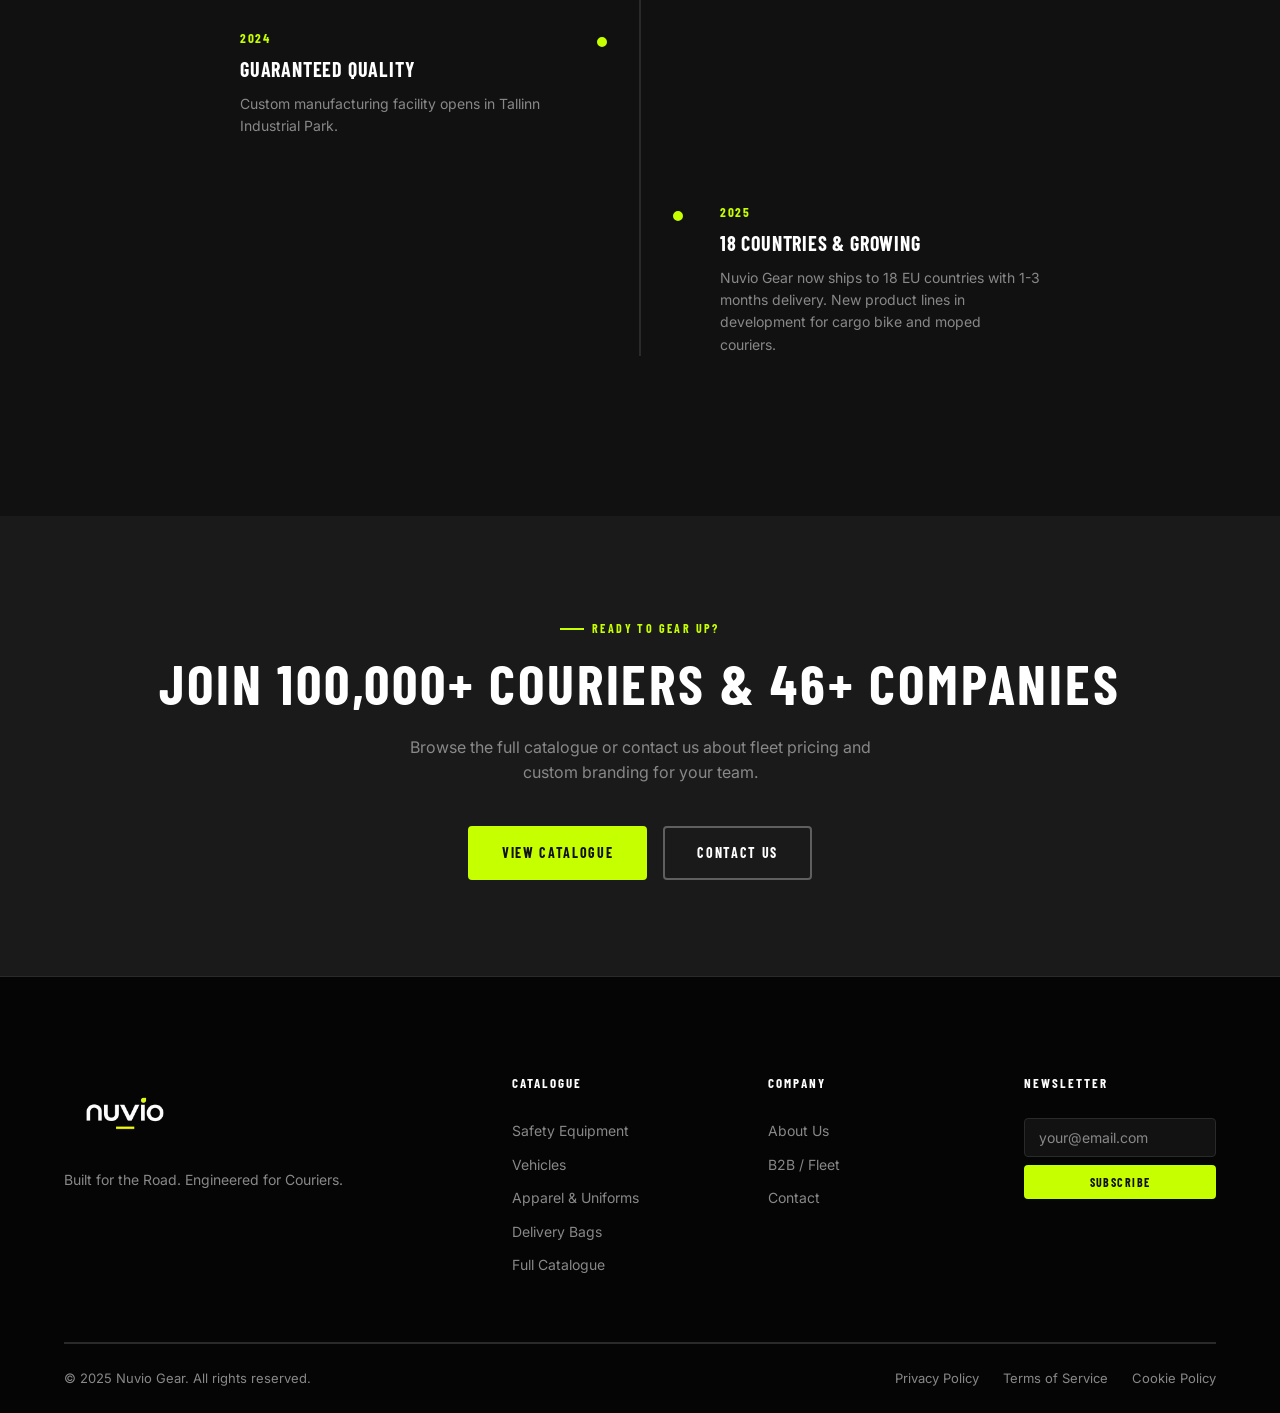
==== commit 37d5034d: "Add terms and cookie policy pages" ====
--- a/about.html
+++ b/about.html
@@ -266,7 +266,11 @@
       <hr class="divider">
       <div class="footer-bottom">
         <p class="footer-copy">© 2025 Nuvio Gear. All rights reserved.</p>
-        <nav class="footer-legal"><a href="privacy.html">Privacy Policy</a><a href="#">Terms</a></nav>
+        <nav class="footer-legal" aria-label="Legal links">
+          <a href="privacy.html">Privacy Policy</a>
+          <a href="terms.html">Terms of Service</a>
+          <a href="cookies.html">Cookie Policy</a>
+        </nav>
       </div>
     </div>
   </footer>
